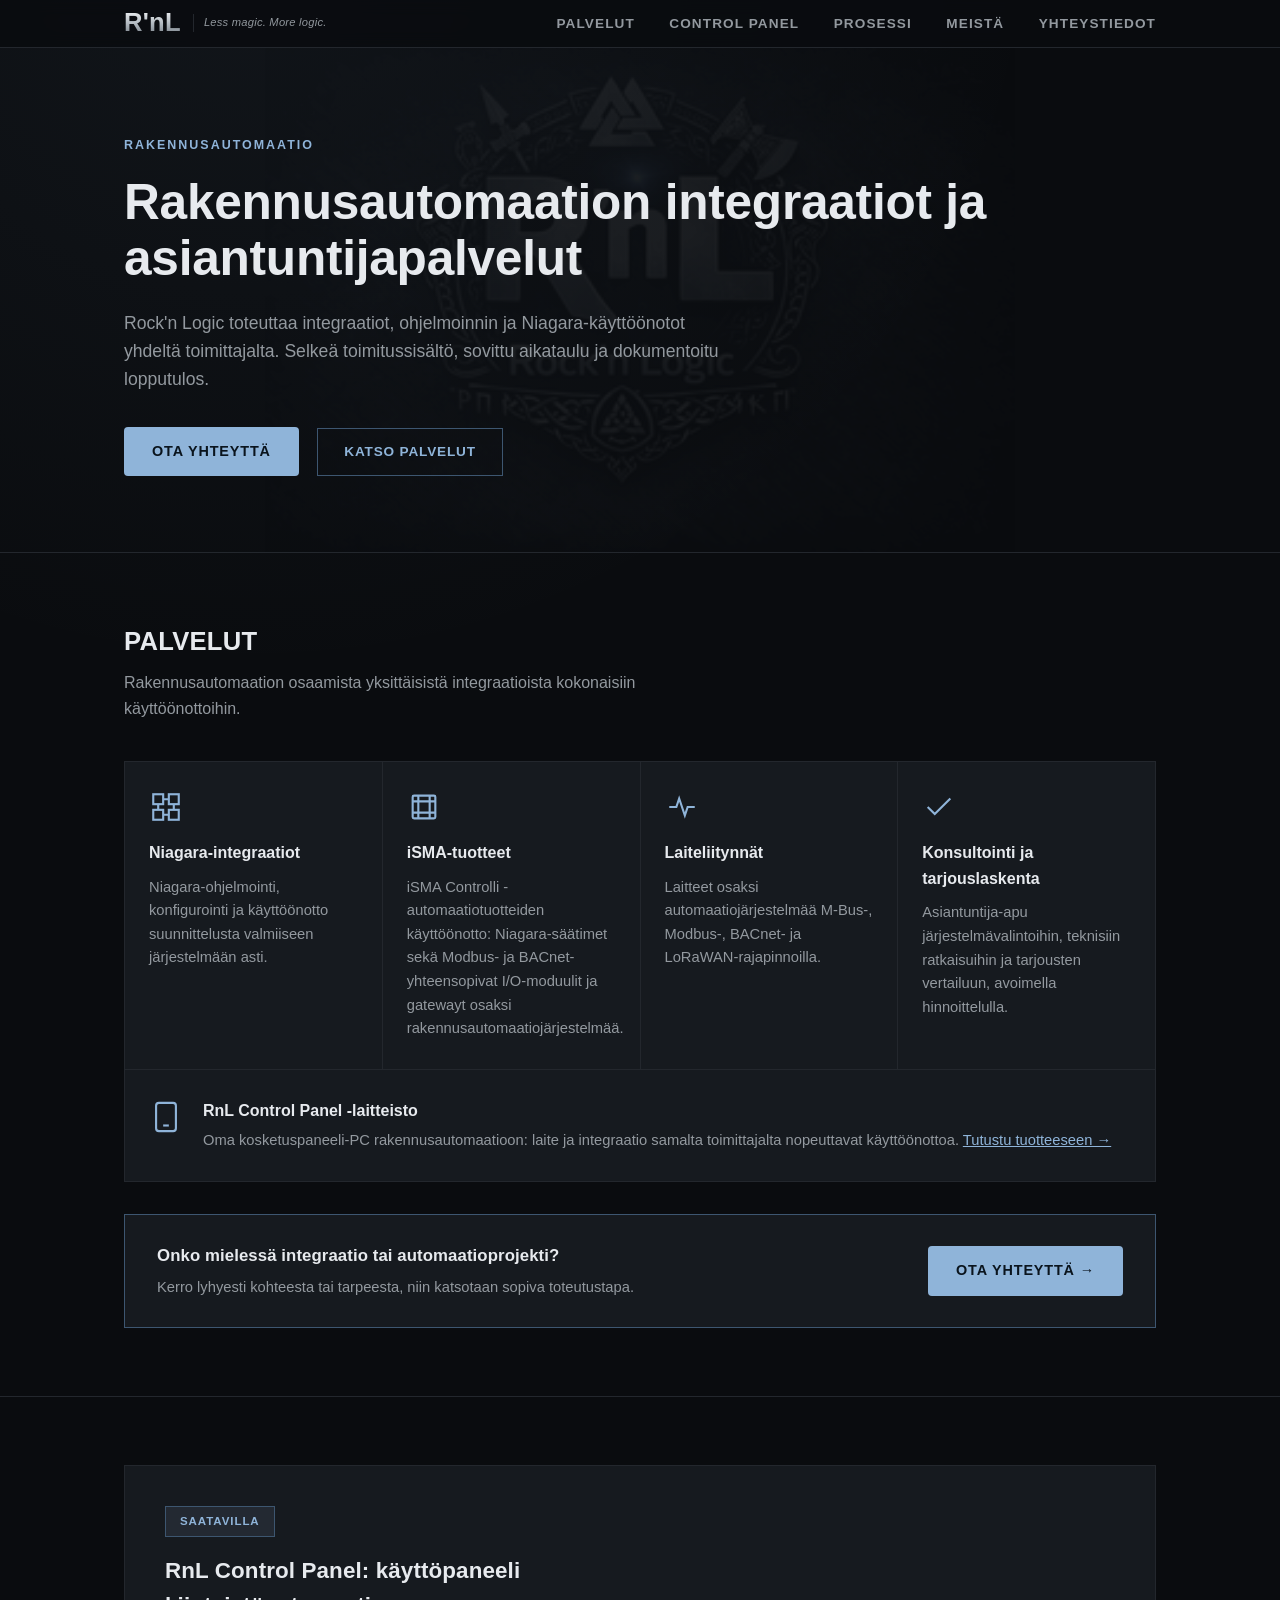
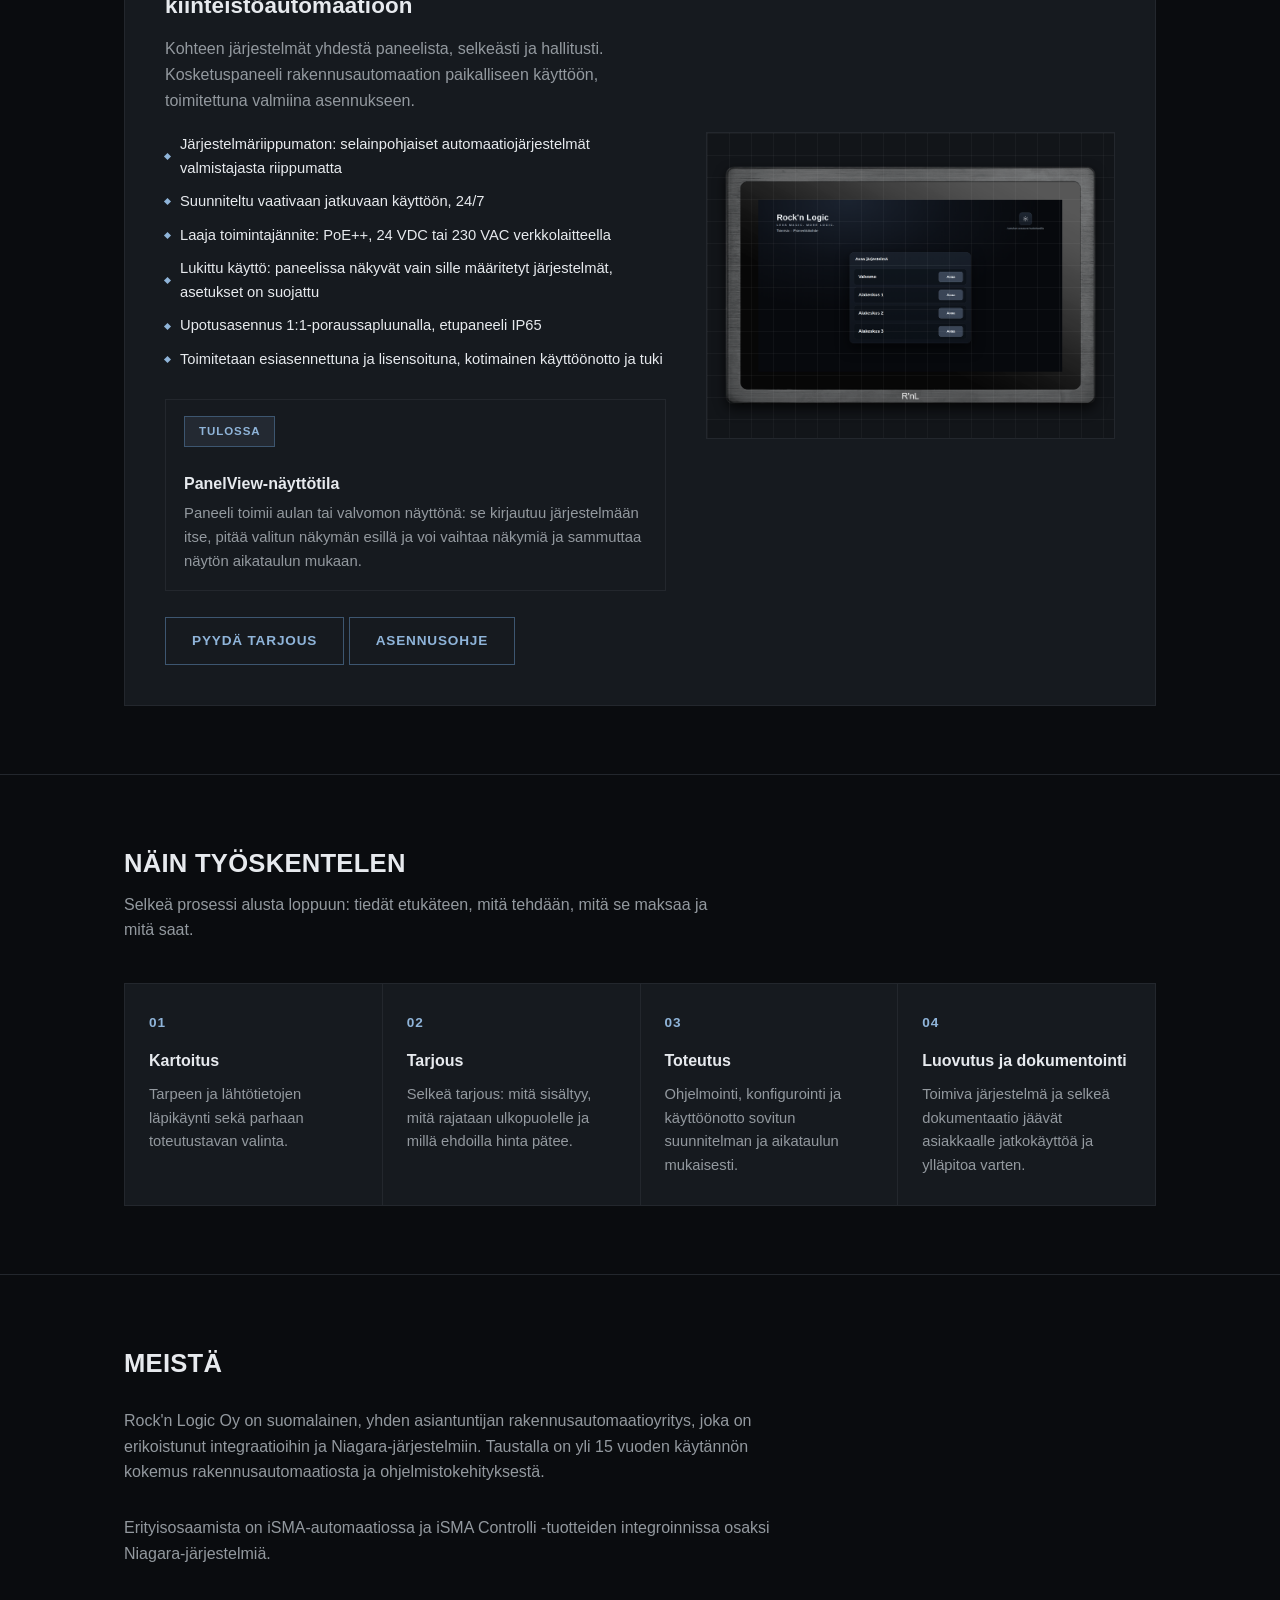
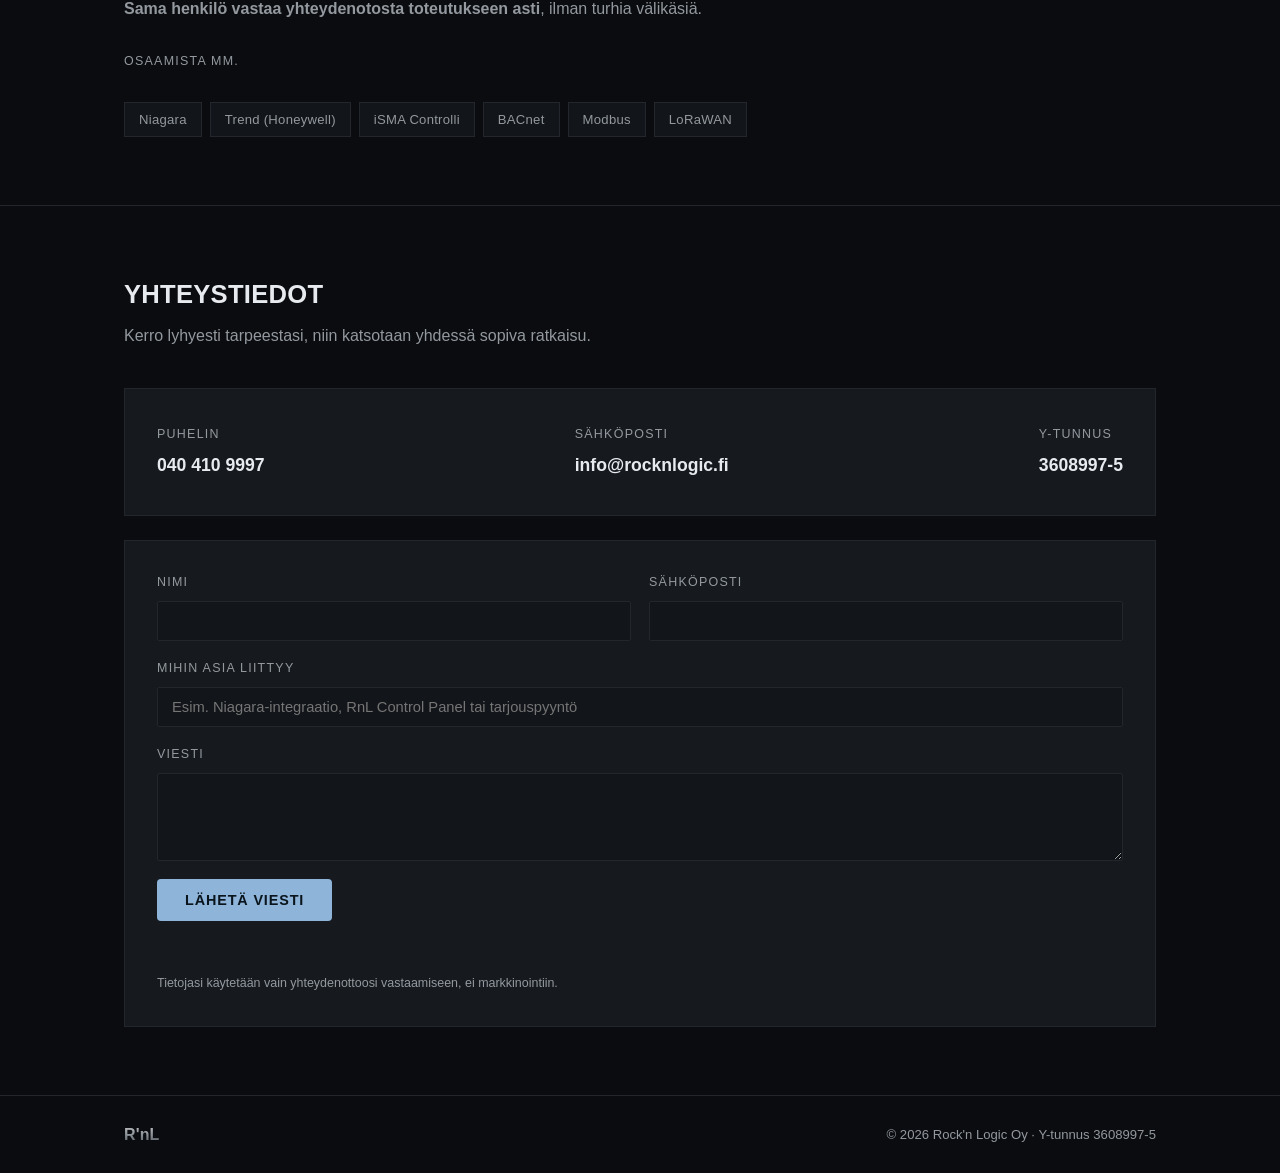
==== index.html @ 690031d1 "Control Panel: saatavilla, uudet ominaisuudet, PanelView tulossa, asennusohjesivu /kayttoonotto, tuo" ====
<!doctype html>
<html lang="fi">
<head>
<meta charset="utf-8">
<meta name="viewport" content="width=device-width, initial-scale=1">
<title>Rock'n Logic Oy | Rakennusautomaation integraatiot ja asiantuntijapalvelut</title>
<meta name="description" content="Rock'n Logic Oy tarjoaa rakennusautomaation integraatiot: iSMA Controlli -automaatiotuotteet, Niagara-ohjelmoinnin, asiantuntijakonsultoinnin sekä oman RnL Control Panel -kosketuspaneelituotteen.">
<link rel="canonical" href="https://rocknlogic.fi/">
<meta name="theme-color" content="#0a0c0f">

<meta property="og:type" content="website">
<meta property="og:site_name" content="Rock'n Logic Oy">
<meta property="og:locale" content="fi_FI">
<meta property="og:title" content="Rock'n Logic Oy | Rakennusautomaation integraatiot ja asiantuntijapalvelut">
<meta property="og:description" content="Rakennusautomaation integraatiot: iSMA Controlli -automaatiotuotteet, Niagara-ohjelmointi, asiantuntijakonsultointi sekä oma RnL Control Panel -kosketuspaneelituote.">
<meta property="og:url" content="https://rocknlogic.fi/">
<meta name="twitter:card" content="summary">
<meta name="twitter:title" content="Rock'n Logic Oy | Rakennusautomaation integraatiot ja asiantuntijapalvelut">
<meta name="twitter:description" content="Rakennusautomaation integraatiot: iSMA Controlli -automaatiotuotteet, Niagara-ohjelmointi, asiantuntijakonsultointi sekä oma RnL Control Panel -kosketuspaneelituote.">

<script type="application/ld+json">
{
  "@context": "https://schema.org",
  "@type": "Organization",
  "name": "Rock'n Logic Oy",
  "url": "https://rocknlogic.fi/",
  "email": "info@rocknlogic.fi",
  "telephone": "+358404109997",
  "taxID": "3608997-5",
  "vatID": "FI36089975",
  "description": "Rakennusautomaation integraatiot: iSMA Controlli -automaatiotuotteet, Niagara-ohjelmointi, asiantuntijakonsultointi sekä oma RnL Control Panel -kosketuspaneelituote.",
  "areaServed": "FI",
  "address": {
    "@type": "PostalAddress",
    "addressCountry": "FI"
  },
  "knowsAbout": ["Niagara", "Trend", "Honeywell", "iSMA", "BACnet", "Modbus", "LoRaWAN", "M-Bus", "Rakennusautomaatio"]
}
</script>

<link rel="icon" type="image/x-icon" href="[data-uri]">
<link rel="icon" type="image/png" sizes="32x32" href="[data-uri]">
<link rel="apple-touch-icon" sizes="180x180" href="[data-uri]">
<style>
  :root{
    --bg:#0a0c0f;
    --bg-alt:#121519;
    --card:#161a1f;
    --text:#e7eaee;
    --text-dim:#93999f;
    --accent:#8fb4d9;
    --accent-dim:#3d5670;
    --silver-1:#f2f4f6;
    --silver-2:#aeb6bd;
    --silver-3:#767e86;
    --border:#23272d;
    --maxw:1080px;
  }
  *{box-sizing:border-box;}
  html{scroll-behavior:smooth;}
  body{
    margin:0;
    background:
      radial-gradient(ellipse at 20% -10%, rgba(143,180,217,0.06), transparent 55%),
      var(--bg);
    background-attachment:fixed;
    color:var(--text);
    font-family:-apple-system,BlinkMacSystemFont,"Segoe UI",Roboto,Helvetica,Arial,sans-serif;
    line-height:1.6;
    -webkit-font-smoothing:antialiased;
    overflow-x:hidden;
  }
  a{color:var(--accent);}
  .wrap{max-width:var(--maxw);margin:0 auto;padding:0 24px;position:relative;}

  .metal{
    background:linear-gradient(180deg, var(--silver-1) 0%, var(--silver-2) 55%, var(--silver-3) 100%);
    -webkit-background-clip:text;background-clip:text;color:transparent;
  }

  header{
    position:sticky;top:0;z-index:10;
    background:rgba(10,12,15,0.88);
    backdrop-filter:blur(8px);
    border-bottom:1px solid transparent;
    transition:border-color .3s ease, box-shadow .3s ease;
  }
  header.scrolled{
    border-bottom-color:var(--border);
    box-shadow:0 8px 24px rgba(0,0,0,0.35);
  }
  header .wrap{
    display:flex;align-items:center;justify-content:space-between;
    padding-top:10px;padding-bottom:10px;
  }
  .logo{
    display:flex;align-items:center;gap:10px;text-decoration:none;flex-shrink:0;
  }
  .logo{transition:opacity .15s ease;}
  .logo:hover{opacity:0.85;}
  .logo-mark{
    font-size:1.6rem;font-weight:900;letter-spacing:0.01em;line-height:1;
    font-family:-apple-system,BlinkMacSystemFont,"Segoe UI",Roboto,Helvetica,Arial,sans-serif;
  }
  .tagline{
    color:var(--text-dim);font-size:0.7rem;font-style:italic;white-space:nowrap;
    letter-spacing:0.02em;padding-left:10px;margin-left:2px;
    border-left:1px solid var(--border);
  }
  .tagline-break{display:none;}
  @media (max-width:640px){
    .logo{flex-direction:column;align-items:flex-start;gap:1px;}
    .tagline{padding-left:0;margin-left:0;border-left:none;}
    .tagline-break{display:inline;}
  }
  nav a{
    position:relative;
    color:var(--text-dim);text-decoration:none;font-size:0.85rem;
    margin-left:30px;transition:color .15s;
    padding-bottom:4px;
    text-transform:uppercase;letter-spacing:0.08em;font-weight:600;
  }
  nav a::after{
    content:"";position:absolute;left:0;bottom:0;height:1px;width:0;
    background:var(--accent);transition:width .25s ease;
  }
  nav a:hover{color:var(--accent);}
  nav a:hover::after{width:100%;}

  .hero{padding:88px 0 76px;position:relative;overflow:hidden;}
  .hero-content{position:relative;z-index:1;}
  .hero-logo-bg{
    position:absolute;top:50%;left:50%;transform:translate(-50%,-50%);
    height:520px;width:auto;
    opacity:0.06;filter:grayscale(0.35);
    pointer-events:none;z-index:0;
  }
  @media (max-width:860px){
    .hero-logo-bg{height:320px;opacity:0.05;}
  }
  .eyebrow{
    color:var(--accent);text-transform:uppercase;letter-spacing:0.16em;
    font-size:0.78rem;font-weight:700;margin:0 0 18px;
    opacity:0;transform:translateY(14px);
    animation:fadeUp .7s ease forwards;
  }
  h1{
    font-size:clamp(2rem,4.5vw,3.1rem);
    line-height:1.14;margin:0 0 22px;font-weight:800;letter-spacing:-0.005em;
    opacity:0;transform:translateY(14px);
    animation:fadeUp .7s ease forwards;animation-delay:.1s;
  }
  .lede{
    font-size:1.1rem;color:var(--text-dim);max-width:620px;margin:0 0 34px;
    opacity:0;transform:translateY(14px);
    animation:fadeUp .7s ease forwards;animation-delay:.2s;
  }
  .hero .btn, .hero .btn-outline{
    opacity:0;transform:translateY(14px);
    animation:fadeUp .7s ease forwards;animation-delay:.3s;
  }
  .hero-secondary{margin-left:14px;}
  @media (max-width:520px){
    .hero-secondary{margin-left:0;margin-top:12px;}
  }
  @keyframes fadeUp{to{opacity:1;transform:translateY(0);}}
  .btn{
    display:inline-block;background:var(--accent);color:#0a141d;
    padding:13px 28px;border-radius:4px;text-decoration:none;
    font-weight:700;font-size:0.9rem;text-transform:uppercase;letter-spacing:0.06em;
    transition:transform .15s ease, background .15s ease, box-shadow .15s ease;
  }
  .btn:hover{background:#a9c7e6;transform:translateY(-2px);box-shadow:0 10px 24px rgba(143,180,217,0.2);}

  section{padding:68px 0;border-top:1px solid var(--border);}
  h2{
    font-size:1.6rem;margin:0 0 8px;font-weight:800;letter-spacing:0.01em;
    text-transform:uppercase;
  }
  .section-intro{color:var(--text-dim);margin:0 0 40px;max-width:600px;}

  .grid{
    display:grid;grid-template-columns:repeat(auto-fit,minmax(240px,1fr));
    gap:1px;background:var(--border);border:1px solid var(--border);
  }
  .card{
    background:var(--card);
    padding:28px 24px;
    transition:background .25s ease;
    position:relative;
  }
  .card:hover{background:#191d23;}
  .card h3{margin:0 0 10px;font-size:1rem;font-weight:700;color:var(--text);}
  .card p{margin:0;color:var(--text-dim);font-size:0.92rem;}
  .card-wide{grid-column:1/-1;display:flex;align-items:center;gap:20px;}
  .card-wide .icon{margin-bottom:0;flex:none;}
  .card-wide h3{margin:0 0 6px;}
  @media (max-width:560px){
    .card-wide{flex-direction:column;align-items:flex-start;}
  }
  .card .icon{
    width:34px;height:34px;margin-bottom:16px;
    color:var(--accent);
  }
  .card .icon svg{width:100%;height:100%;}
  .step-num{color:var(--accent);font-weight:800;font-size:0.85rem;letter-spacing:0.06em;margin-bottom:14px;}

  .reveal{
    opacity:0;transform:translateY(28px);
    transition:opacity .6s ease, transform .6s ease;
  }
  .reveal.visible{opacity:1;transform:translateY(0);}

  .product{
    display:grid;grid-template-columns:1.1fr 0.9fr;gap:40px;align-items:center;
    background:var(--card);border:1px solid var(--border);
    padding:40px;
  }
  .badge{
    display:inline-block;background:rgba(143,180,217,0.1);color:var(--accent);
    border:1px solid var(--accent-dim);
    padding:5px 14px;font-size:0.72rem;font-weight:700;letter-spacing:0.08em;
    text-transform:uppercase;margin-bottom:16px;
  }
  .product h2{font-size:1.4rem;margin:0 0 12px;font-weight:800;letter-spacing:0.005em;text-transform:none;}
  .product p{color:var(--text-dim);margin:0 0 20px;max-width:480px;}
  .feature-list{list-style:none;margin:0 0 28px;padding:0;display:grid;gap:10px;}
  .feature-list li{
    display:flex;align-items:center;gap:10px;color:var(--text);font-size:0.92rem;
  }
  .feature-list li::before{
    content:"";width:5px;height:5px;background:var(--accent);flex:none;
    transform:rotate(45deg);
  }
  .btn-outline{
    display:inline-block;background:transparent;color:var(--accent);
    border:1px solid var(--accent-dim);padding:12px 26px;
    text-decoration:none;font-weight:700;font-size:0.85rem;
    text-transform:uppercase;letter-spacing:0.06em;
    transition:background .2s ease, transform .2s ease, border-color .2s ease;
  }
  .btn-outline:hover{background:rgba(143,180,217,0.08);transform:translateY(-2px);border-color:var(--accent);}
  .product-visual{
    aspect-ratio:4/3;
    background:var(--bg-alt);
    border:1px solid var(--border);
    display:flex;align-items:center;justify-content:center;
    position:relative;overflow:hidden;
  }
  .product-visual::before{
    content:"";position:absolute;inset:0;
    background-image:
      linear-gradient(rgba(255,255,255,0.035) 1px, transparent 1px),
      linear-gradient(90deg, rgba(255,255,255,0.035) 1px, transparent 1px);
    background-size:22px 22px;
  }
  .product-visual span{
    position:relative;color:var(--text-dim);font-size:0.78rem;letter-spacing:0.1em;
    text-transform:uppercase;border:1px solid var(--border);padding:6px 12px;background:var(--bg);
  }

  .inline-cta{
    display:flex;flex-wrap:wrap;gap:24px;align-items:center;justify-content:space-between;
    background:var(--card);border:1px solid var(--accent-dim);
    padding:28px 32px;margin-top:32px;
  }
  .inline-cta h3{margin:0 0 6px;font-size:1.05rem;font-weight:800;letter-spacing:0.005em;}
  .inline-cta p{margin:0;color:var(--text-dim);font-size:0.92rem;}
  .inline-cta .btn{flex:none;}
  @media (max-width:560px){
    .inline-cta{flex-direction:column;align-items:flex-start;}
  }

  .about{display:grid;grid-template-columns:1fr;gap:16px;}
  .about p{color:var(--text-dim);margin:0 0 14px;max-width:680px;}
  .tag-heading{color:var(--text-dim);font-size:0.78rem;text-transform:uppercase;letter-spacing:0.1em;margin:20px 0 10px;}
  .tag-row{display:flex;flex-wrap:wrap;gap:8px;margin-top:0;}
  .tag{
    background:var(--bg-alt);border:1px solid var(--border);color:var(--text-dim);
    padding:6px 14px;font-size:0.82rem;letter-spacing:0.02em;
  }

  .contact-card{
    background:var(--card);border:1px solid var(--border);
    padding:36px 32px;display:flex;flex-wrap:wrap;gap:32px;justify-content:space-between;align-items:center;
  }
  .contact-item .label{color:var(--text-dim);font-size:0.78rem;text-transform:uppercase;letter-spacing:0.1em;margin-bottom:6px;}
  .contact-item .value{font-size:1.1rem;font-weight:700;}
  .contact-item a{color:var(--text);text-decoration:none;}
  .contact-item a:hover{color:var(--accent);}

  .contact-form{
    background:var(--card);border:1px solid var(--border);
    padding:32px;margin-top:24px;display:grid;gap:18px;
  }
  .hp-field{position:absolute;left:-9999px;width:1px;height:1px;opacity:0;}
  .form-row{display:grid;grid-template-columns:1fr 1fr;gap:18px;}
  @media (max-width:560px){.form-row{grid-template-columns:1fr;}}
  .form-field{display:flex;flex-direction:column;gap:8px;}
  .form-field label{
    color:var(--text-dim);font-size:0.78rem;text-transform:uppercase;letter-spacing:0.1em;
  }
  .form-field input, .form-field select, .form-field textarea{
    background:var(--bg-alt);border:1px solid var(--border);color:var(--text);
    padding:11px 14px;font-size:0.92rem;font-family:inherit;border-radius:2px;
  }
  .form-field input:focus, .form-field select:focus, .form-field textarea:focus{
    outline:none;border-color:var(--accent);
  }
  .form-field textarea{resize:vertical;}
  .contact-form .btn{border:none;cursor:pointer;justify-self:start;}
  .form-status{margin:0;font-size:0.88rem;min-height:1.2em;}
  .form-status.ok{color:#8fd9a8;}
  .form-status.err{color:#d98f8f;}
  .form-privacy{margin:0;color:var(--text-dim);font-size:0.78rem;}

  footer{
    border-top:1px solid var(--border);padding:28px 0;color:var(--text-dim);font-size:0.82rem;
  }
  footer .wrap{display:flex;justify-content:space-between;align-items:center;flex-wrap:wrap;gap:8px;}
  .footer-mark{font-size:1rem;opacity:0.75;}

  @media (prefers-reduced-motion:reduce){
    *{animation:none !important;transition:none !important;}
    .reveal{opacity:1;transform:none;}
  }

  a:focus-visible, button:focus-visible, input:focus-visible, textarea:focus-visible{
    outline:2px solid var(--accent);outline-offset:3px;
  }

  .skip-link{
    position:absolute;left:12px;top:-60px;z-index:100;
    background:var(--accent);color:#0a141d;
    padding:10px 18px;font-weight:700;font-size:0.85rem;
    text-decoration:none;transition:top .2s ease;
    border-radius:4px;
  }
  .skip-link:focus{top:12px;}

  @media (max-width:720px){
    .product{grid-template-columns:1fr;padding:28px;}
  }
  @media (max-width:560px){
    nav a{margin-left:14px;font-size:0.72rem;}
    .contact-card{flex-direction:column;align-items:flex-start;}
    section{padding:52px 0;}
    .hero{padding:60px 0 48px;}
  }
</style>
<script defer src="https://cloud.umami.is/script.js" data-website-id="42bd64be-528b-48d9-8e58-5ce0d96f5cec"></script>
<script>
(function () {
  var rajat = [25, 50, 75, 100];
  var lahetetyt = {};

  function tarkista() {
    var korkeus = document.body.scrollHeight - window.innerHeight;
    if (korkeus <= 0) return;
    var osuus = Math.round((window.scrollY / korkeus) * 100);

    rajat.forEach(function (raja) {
      if (osuus >= raja && !lahetetyt[raja]) {
        lahetetyt[raja] = true;
        if (typeof umami !== 'undefined') {
          umami.track('vieritys', { syvyys: raja });
        }
      }
    });
  }

  var ajastin;
  window.addEventListener('scroll', function () {
    clearTimeout(ajastin);
    ajastin = setTimeout(tarkista, 200);
  }, { passive: true });
})();
</script>
<style>.tulossa{margin:6px 0 26px;padding:16px 18px;border:1px solid var(--border,#23272d);background:var(--card,#161a1f);}.tulossa h3{margin:8px 0 6px;font-size:1rem;}.tulossa p{margin:0;color:var(--text-dim,#93999f);font-size:.93rem;}.cp-kuva{width:100%;height:auto;display:block;}</style>
</head>
<body>

<a class="skip-link" href="#main-content">Siirry sisältöön</a>

<header>
  <div class="wrap">
    <a class="logo" href="#">
      <span class="logo-mark metal">R'nL</span>
      <span class="tagline">Less magic.<br class="tagline-break"> More logic.</span>
    </a>
    <nav aria-label="Päävalikko">
      <a href="#palvelut">Palvelut</a>
      <a href="#paneelipc" class="nav-cp">Control Panel</a>
      <a href="#prosessi" class="nav-prosessi">Prosessi</a>
      <a href="#meista" class="nav-meista">Meistä</a>
      <a href="#yhteystiedot">Yhteystiedot</a>
    </nav>
  </div>
</header>

<main id="main-content">
<section class="hero">
    <img class="hero-logo-bg" src="[data-uri]" alt="Rock'n Logic Oy">
  <div class="wrap">
    <div class="hero-content">
      <p class="eyebrow">Rakennusautomaatio</p>
      <h1>Rakennusautomaation integraatiot ja asiantuntijapalvelut</h1>
      <p class="lede">
        Rock'n Logic toteuttaa integraatiot, ohjelmoinnin ja Niagara-käyttöönotot yhdeltä
        toimittajalta. Selkeä toimitussisältö, sovittu aikataulu ja dokumentoitu lopputulos.
      </p>
      <a class="btn" href="#yhteystiedot" data-umami-event="ota-yhteytta" data-umami-event-sijainti="hero">Ota yhteyttä</a>
      <a class="btn-outline hero-secondary" href="#palvelut" data-umami-event="katso-palvelut" data-umami-event-sijainti="hero">Katso palvelut</a>
    </div>
  </div>
</section>

<section id="palvelut">
  <div class="wrap">
    <h2 class="reveal">Palvelut</h2>
    <p class="section-intro reveal">Rakennusautomaation osaamista yksittäisistä integraatioista kokonaisiin käyttöönottoihin.</p>
    <div class="grid">
      <div class="card reveal">
        <div class="icon"><svg viewBox="0 0 24 24" fill="none" stroke="currentColor" stroke-width="1.5"><rect x="3" y="3" width="7" height="7"/><rect x="14" y="3" width="7" height="7"/><rect x="3" y="14" width="7" height="7"/><rect x="14" y="14" width="7" height="7"/><path d="M10 6.5h4M6.5 10v4M17.5 10v4M10 17.5h4"/></svg></div>
        <h3>Niagara-integraatiot</h3>
        <p>Niagara-ohjelmointi, konfigurointi ja käyttöönotto suunnittelusta valmiiseen järjestelmään asti.</p>
      </div>
      <div class="card reveal" style="transition-delay:.08s">
        <div class="icon"><svg viewBox="0 0 24 24" fill="none" stroke="currentColor" stroke-width="1.5"><rect x="4" y="4" width="16" height="16" rx="1"/><path d="M8 4v16M16 4v16M4 8h16M4 16h16"/></svg></div>
        <h3>iSMA-tuotteet</h3>
        <p>iSMA Controlli -automaatiotuotteiden käyttöönotto: Niagara-säätimet sekä Modbus- ja BACnet-yhteensopivat I/O-moduulit ja gatewayt osaksi rakennusautomaatiojärjestelmää.</p>
      </div>
      <div class="card reveal" style="transition-delay:.16s">
        <div class="icon"><svg viewBox="0 0 24 24" fill="none" stroke="currentColor" stroke-width="1.5"><path d="M3 12h5l2-6 4 12 2-6h5"/></svg></div>
        <h3>Laiteliitynnät</h3>
        <p>Laitteet osaksi automaatiojärjestelmää M‑Bus-, Modbus-, BACnet- ja LoRaWAN-rajapinnoilla.</p>
      </div>
      <div class="card reveal" style="transition-delay:.24s">
        <div class="icon"><svg viewBox="0 0 24 24" fill="none" stroke="currentColor" stroke-width="1.5"><path d="M4 12l5 5L20 6"/></svg></div>
        <h3>Konsultointi ja tarjouslaskenta</h3>
        <p>Asiantuntija-apu järjestelmävalintoihin, teknisiin ratkaisuihin ja tarjousten vertailuun, avoimella hinnoittelulla.</p>
      </div>
      <div class="card card-wide reveal" style="transition-delay:.32s">
        <div class="icon"><svg viewBox="0 0 24 24" fill="none" stroke="currentColor" stroke-width="1.5"><rect x="5" y="2" width="14" height="20" rx="2"/><path d="M10 18h4"/></svg></div>
        <div>
          <h3>RnL Control Panel -laitteisto</h3>
          <p>Oma kosketuspaneeli-PC rakennusautomaatioon: laite ja integraatio samalta toimittajalta nopeuttavat käyttöönottoa. <a href="#paneelipc" data-umami-event="control-panel-kiinnostus" data-umami-event-sijainti="palvelut-kortti">Tutustu tuotteeseen →</a></p>
        </div>
      </div>
    </div>
    <div class="inline-cta reveal">
      <div>
        <h3>Onko mielessä integraatio tai automaatioprojekti?</h3>
        <p>Kerro lyhyesti kohteesta tai tarpeesta, niin katsotaan sopiva toteutustapa.</p>
      </div>
      <a class="btn" href="#yhteystiedot" data-umami-event="ota-yhteytta" data-umami-event-sijainti="palvelut-cta">Ota yhteyttä →</a>
    </div>
  </div>
</section>

<section id="paneelipc">
  <div class="wrap">
    <div class="product reveal">
      <div>
        <span class="badge">Saatavilla</span>
        <h2>RnL Control Panel: käyttöpaneeli kiinteistöautomaatioon</h2>
        <p>
          Kohteen järjestelmät yhdestä paneelista, selkeästi ja hallitusti. Kosketuspaneeli
          rakennusautomaation paikalliseen käyttöön, toimitettuna valmiina asennukseen.
        </p>
        <ul class="feature-list">
          <li>Järjestelmäriippumaton: selainpohjaiset automaatiojärjestelmät valmistajasta riippumatta</li><li>Suunniteltu vaativaan jatkuvaan käyttöön, 24/7</li><li>Laaja toimintajännite: PoE++, 24 VDC tai 230 VAC verkkolaitteella</li><li>Lukittu käyttö: paneelissa näkyvät vain sille määritetyt järjestelmät, asetukset on suojattu</li><li>Upotusasennus 1:1-poraussapluunalla, etupaneeli IP65</li><li>Toimitetaan esiasennettuna ja lisensoituna, kotimainen käyttöönotto ja tuki</li>
        </ul>
        <div class="tulossa"><span class="badge">Tulossa</span><h3>PanelView-näyttötila</h3><p>Paneeli toimii aulan tai valvomon näyttönä: se kirjautuu järjestelmään itse, pitää valitun näkymän esillä ja voi vaihtaa näkymiä ja sammuttaa näytön aikataulun mukaan.</p></div>
        <a class="btn-outline" href="#yhteystiedot" data-umami-event="control-panel-kiinnostus" data-umami-event-sijainti="tuote-osio">Pyydä tarjous</a>
        <a class="btn-outline" href="/kayttoonotto" data-umami-event="control-panel-ohje" data-umami-event-sijainti="tuote-osio">Asennusohje</a>
      </div>
      <div class="product-visual"><img class="cp-kuva" src="/rnl-control-panel.png" alt="RnL Control Panel -kosketuspaneeli" width="1000" height="675" loading="lazy"></div>
    </div>
  </div>
</section>

<section id="prosessi">
  <div class="wrap">
    <h2 class="reveal">Näin työskentelen</h2>
    <p class="section-intro reveal">Selkeä prosessi alusta loppuun: tiedät etukäteen, mitä tehdään, mitä se maksaa ja mitä saat.</p>
    <div class="grid">
      <div class="card reveal">
        <div class="step-num">01</div>
        <h3>Kartoitus</h3>
        <p>Tarpeen ja lähtötietojen läpikäynti sekä parhaan toteutustavan valinta.</p>
      </div>
      <div class="card reveal" style="transition-delay:.08s">
        <div class="step-num">02</div>
        <h3>Tarjous</h3>
        <p>Selkeä tarjous: mitä sisältyy, mitä rajataan ulkopuolelle ja millä ehdoilla hinta pätee.</p>
      </div>
      <div class="card reveal" style="transition-delay:.16s">
        <div class="step-num">03</div>
        <h3>Toteutus</h3>
        <p>Ohjelmointi, konfigurointi ja käyttöönotto sovitun suunnitelman ja aikataulun mukaisesti.</p>
      </div>
      <div class="card reveal" style="transition-delay:.24s">
        <div class="step-num">04</div>
        <h3>Luovutus ja dokumentointi</h3>
        <p>Toimiva järjestelmä ja selkeä dokumentaatio jäävät asiakkaalle jatkokäyttöä ja ylläpitoa varten.</p>
      </div>
    </div>
  </div>
</section>

<section id="meista">
  <div class="wrap about">
    <h2 class="reveal">Meistä</h2>
    <p class="reveal">
      Rock'n Logic Oy on suomalainen, yhden asiantuntijan rakennusautomaatioyritys, joka on
      erikoistunut integraatioihin ja Niagara-järjestelmiin. Taustalla on yli 15 vuoden
      käytännön kokemus rakennusautomaatiosta ja ohjelmistokehityksestä.
    </p>
    <p class="reveal">
      Erityisosaamista on iSMA-automaatiossa ja iSMA Controlli -tuotteiden integroinnissa
      osaksi Niagara-järjestelmiä.
    </p>
    <p class="reveal"><strong>Sama henkilö vastaa yhteydenotosta toteutukseen asti</strong>, ilman turhia välikäsiä.</p>
    <p class="tag-heading reveal">Osaamista mm.</p>
    <div class="tag-row reveal">
      <span class="tag">Niagara</span>
      <span class="tag">Trend (Honeywell)</span>
      <span class="tag">iSMA Controlli</span>
      <span class="tag">BACnet</span>
      <span class="tag">Modbus</span>
      <span class="tag">LoRaWAN</span>
    </div>
  </div>
</section>

<section id="yhteystiedot">
  <div class="wrap">
    <h2 class="reveal">Yhteystiedot</h2>
    <p class="section-intro reveal">Kerro lyhyesti tarpeestasi, niin katsotaan yhdessä sopiva ratkaisu.</p>
    <div class="contact-card reveal">
      <div class="contact-item">
        <div class="label">Puhelin</div>
        <div class="value"><a href="tel:+358404109997" data-umami-event="yhteydenotto" data-umami-event-tyyppi="puhelin">040 410 9997</a></div>
      </div>
      <div class="contact-item">
        <div class="label">Sähköposti</div>
        <div class="value"><a href="mailto:info@rocknlogic.fi" data-umami-event="yhteydenotto" data-umami-event-tyyppi="sahkoposti">info@rocknlogic.fi</a></div>
      </div>
      <div class="contact-item">
        <div class="label">Y-tunnus</div>
        <div class="value">3608997-5</div>
      </div>
    </div>

    <form id="contact-form" class="contact-form reveal" action="https://formspree.io/f/xjykgkld" method="POST">
      <input type="text" name="_gotcha" class="hp-field" tabindex="-1" autocomplete="off">
      <div class="form-row">
        <div class="form-field">
          <label for="cf-name">Nimi</label>
          <input type="text" id="cf-name" name="name" required>
        </div>
        <div class="form-field">
          <label for="cf-email">Sähköposti</label>
          <input type="email" id="cf-email" name="email" required>
        </div>
      </div>
      <div class="form-field">
        <label for="cf-topic">Mihin asia liittyy</label>
        <input type="text" id="cf-topic" name="topic" placeholder="Esim. Niagara-integraatio, RnL Control Panel tai tarjouspyyntö">
      </div>
      <div class="form-field">
        <label for="cf-message">Viesti</label>
        <textarea id="cf-message" name="message" rows="4" required></textarea>
      </div>
      <button type="submit" class="btn">Lähetä viesti</button>
      <p class="form-status" aria-live="polite"></p>
      <p class="form-privacy">Tietojasi käytetään vain yhteydenottoosi vastaamiseen, ei markkinointiin.</p>
    </form>
  </div>
</section>
</main>

<footer>
  <div class="wrap">
    <span class="logo-mark metal footer-mark">R'nL</span>
    <span>© 2026 Rock'n Logic Oy · Y-tunnus 3608997-5</span>
  </div>
</footer>

<script>
  var header = document.querySelector('header');
  window.addEventListener('scroll', function(){
    header.classList.toggle('scrolled', window.scrollY > 8);
  }, { passive: true });

  var revealEls = document.querySelectorAll('.reveal');
  if ('IntersectionObserver' in window) {
    var io = new IntersectionObserver(function(entries){
      entries.forEach(function(entry){
        if (entry.isIntersecting) {
          entry.target.classList.add('visible');
          io.unobserve(entry.target);
        }
      });
    }, { threshold: 0.15, rootMargin: '0px 0px -40px 0px' });
    revealEls.forEach(function(el){ io.observe(el); });
  } else {
    revealEls.forEach(function(el){ el.classList.add('visible'); });
  }

  var contactForm = document.getElementById('contact-form');
  if (contactForm) {
    var statusEl = contactForm.querySelector('.form-status');
    contactForm.addEventListener('submit', function(e){
      e.preventDefault();
      var submitBtn = contactForm.querySelector('button[type="submit"]');
      submitBtn.disabled = true;
      statusEl.textContent = 'Lähetetään...';
      statusEl.className = 'form-status';

      fetch(contactForm.action, {
        method: 'POST',
        body: new FormData(contactForm),
        headers: { 'Accept': 'application/json' }
      }).then(function(response){
        if (response.ok) {
          statusEl.textContent = 'Kiitos viestistä! Vastaan mahdollisimman pian.';
          statusEl.className = 'form-status ok';
          contactForm.reset();
        } else {
          statusEl.textContent = 'Viestin lähetys epäonnistui. Kokeile hetken päästä uudelleen tai lähetä sähköpostia suoraan.';
          statusEl.className = 'form-status err';
        }
      }).catch(function(){
        statusEl.textContent = 'Viestin lähetys epäonnistui. Kokeile hetken päästä uudelleen tai lähetä sähköpostia suoraan.';
        statusEl.className = 'form-status err';
      }).finally(function(){
        submitBtn.disabled = false;
      });
    });
  }
</script>

</body>
</html>
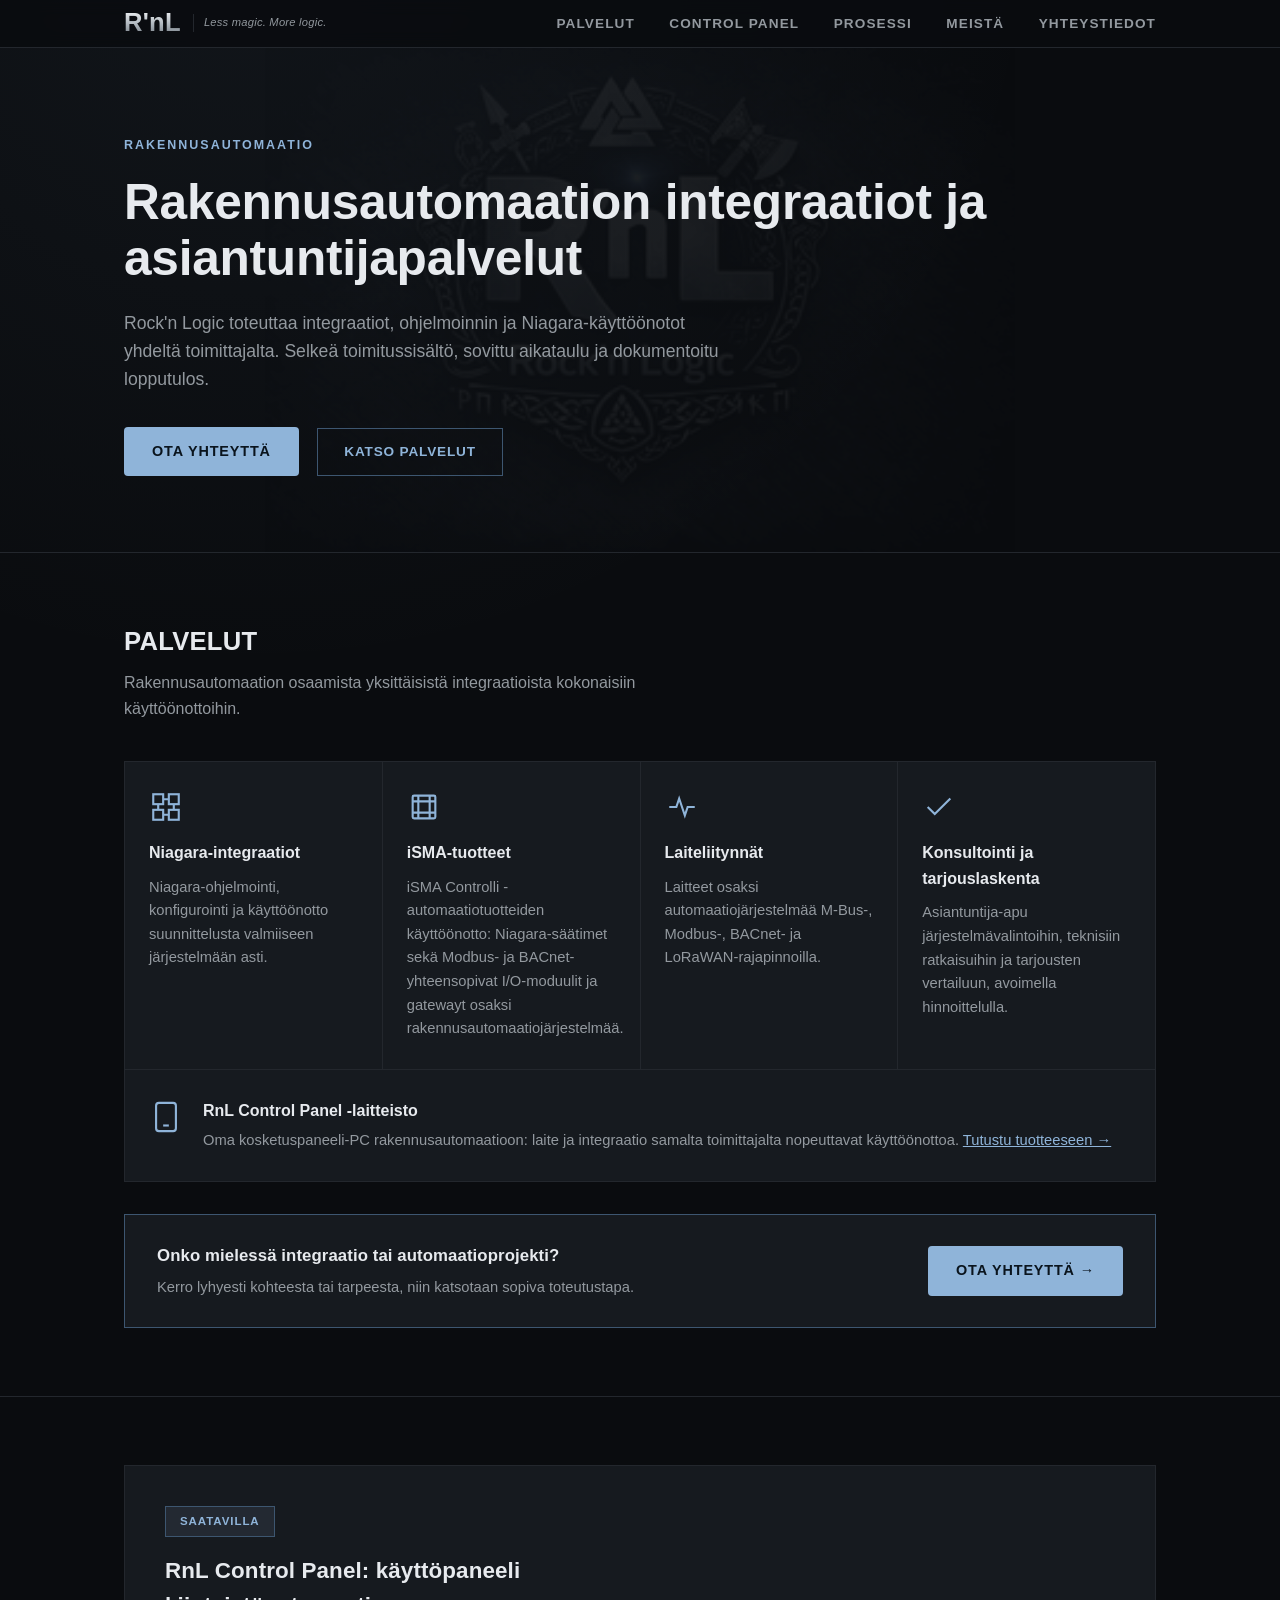
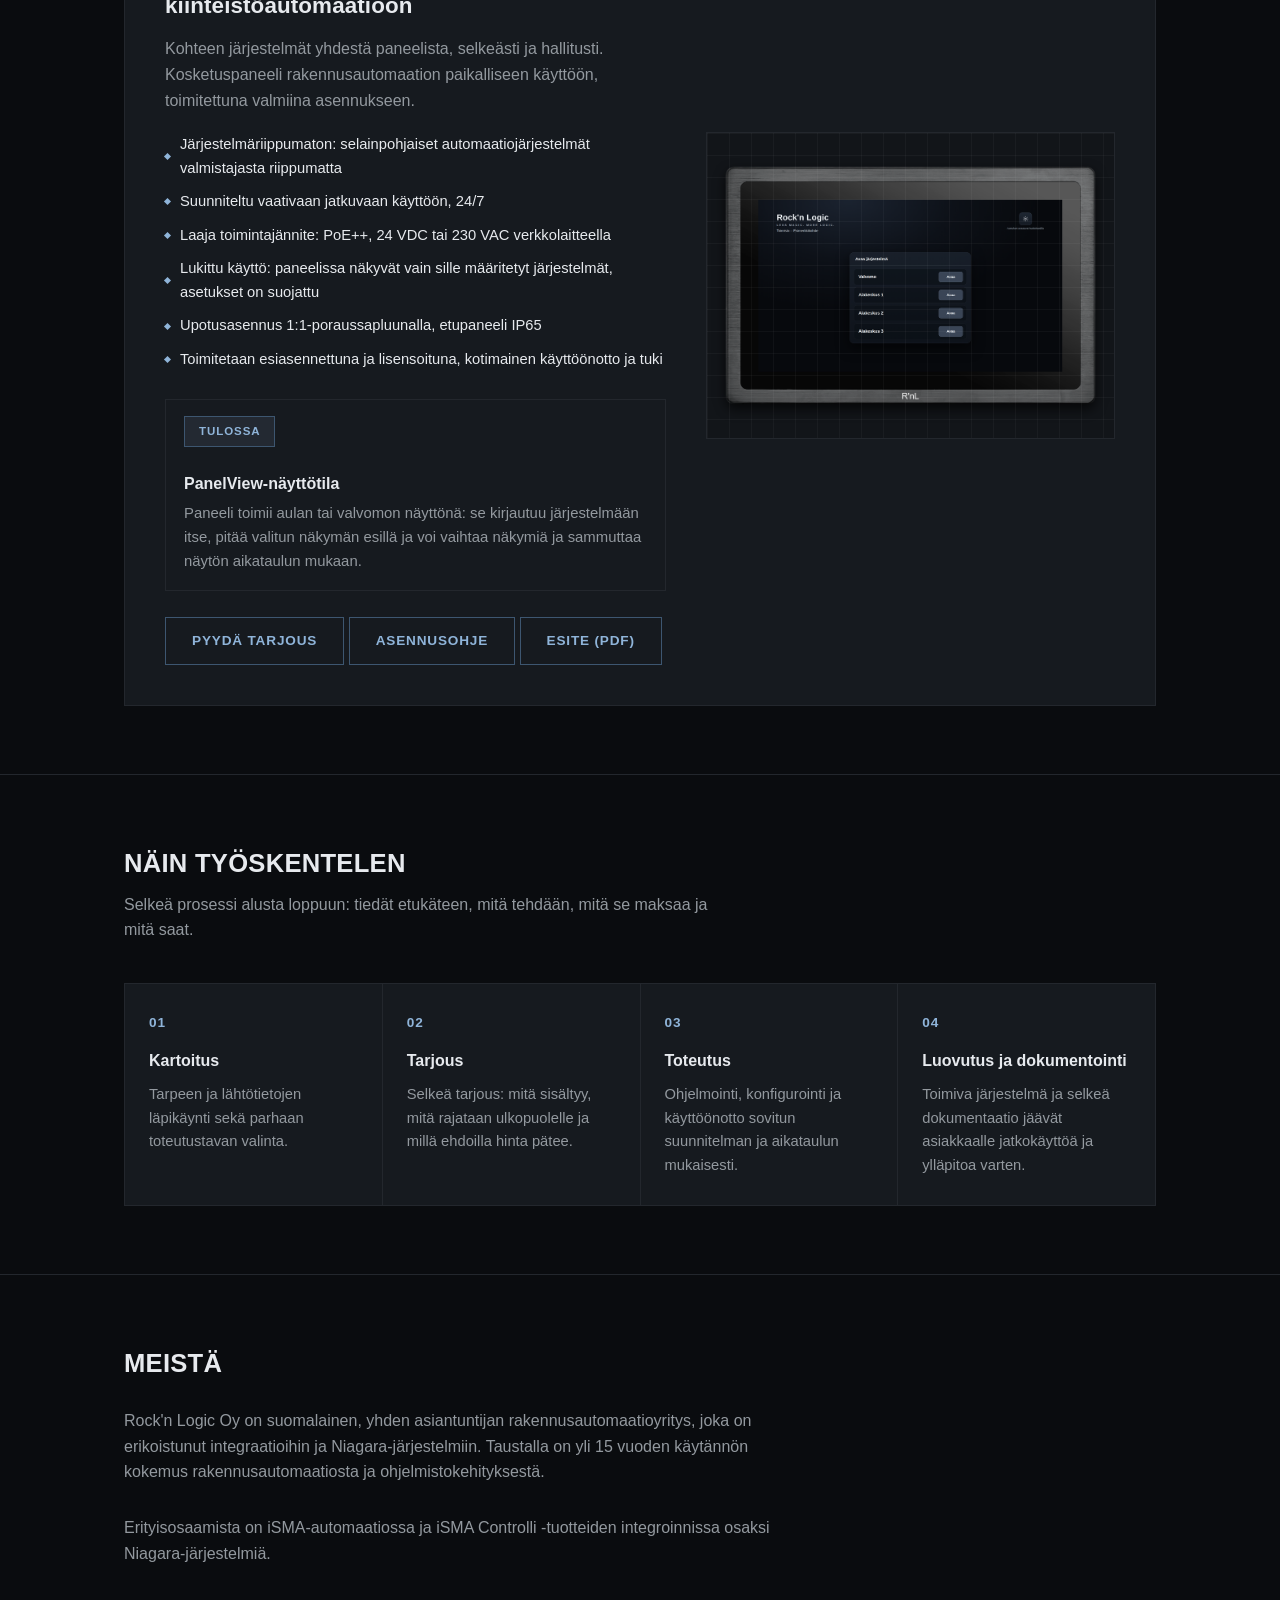
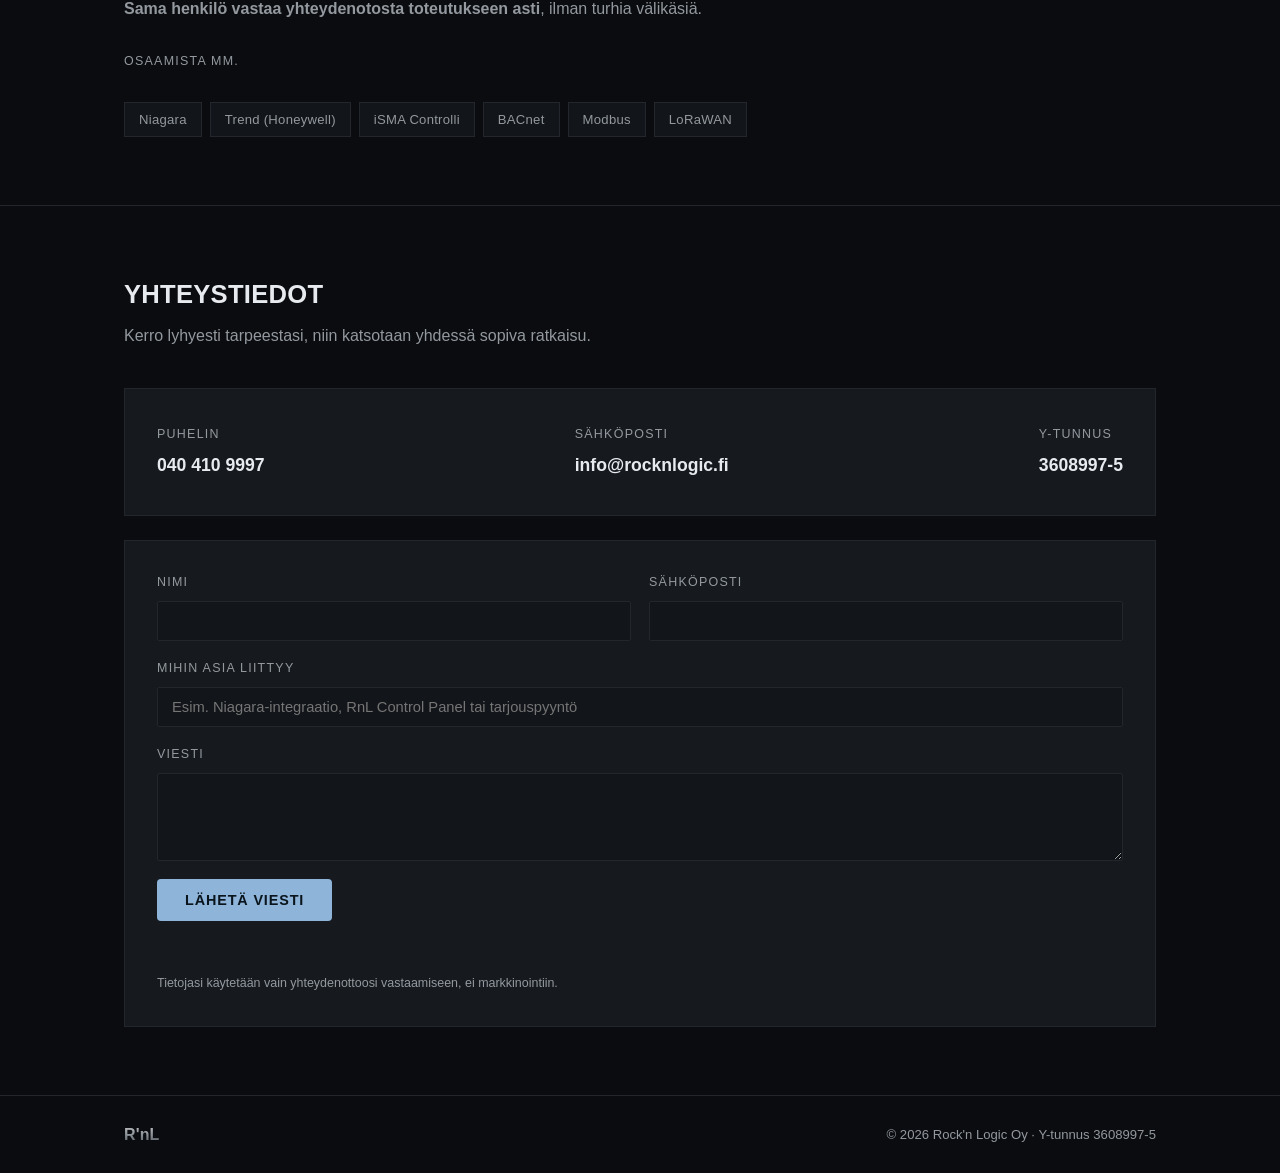
==== commit c4d95ea7: "Control Panelin esite (PDF) ladattavaksi etusivulta ja paneelisivulta Co-Authored-By: Claude Opus 5." ====
--- a/index.html
+++ b/index.html
@@ -473,7 +473,7 @@
         </ul>
         <div class="tulossa"><span class="badge">Tulossa</span><h3>PanelView-näyttötila</h3><p>Paneeli toimii aulan tai valvomon näyttönä: se kirjautuu järjestelmään itse, pitää valitun näkymän esillä ja voi vaihtaa näkymiä ja sammuttaa näytön aikataulun mukaan.</p></div>
         <a class="btn-outline" href="#yhteystiedot" data-umami-event="control-panel-kiinnostus" data-umami-event-sijainti="tuote-osio">Pyydä tarjous</a>
-        <a class="btn-outline" href="/kayttoonotto" data-umami-event="control-panel-ohje" data-umami-event-sijainti="tuote-osio">Asennusohje</a>
+        <a class="btn-outline" href="/kayttoonotto" data-umami-event="control-panel-ohje" data-umami-event-sijainti="tuote-osio">Asennusohje</a> <a class="btn-outline" href="/rnl-control-panel-esite.pdf" target="_blank" rel="noopener" data-umami-event="control-panel-esite" data-umami-event-sijainti="tuote-osio">Esite (PDF)</a>
       </div>
       <div class="product-visual"><img class="cp-kuva" src="/rnl-control-panel.png" alt="RnL Control Panel -kosketuspaneeli" width="1000" height="675" loading="lazy"></div>
     </div>
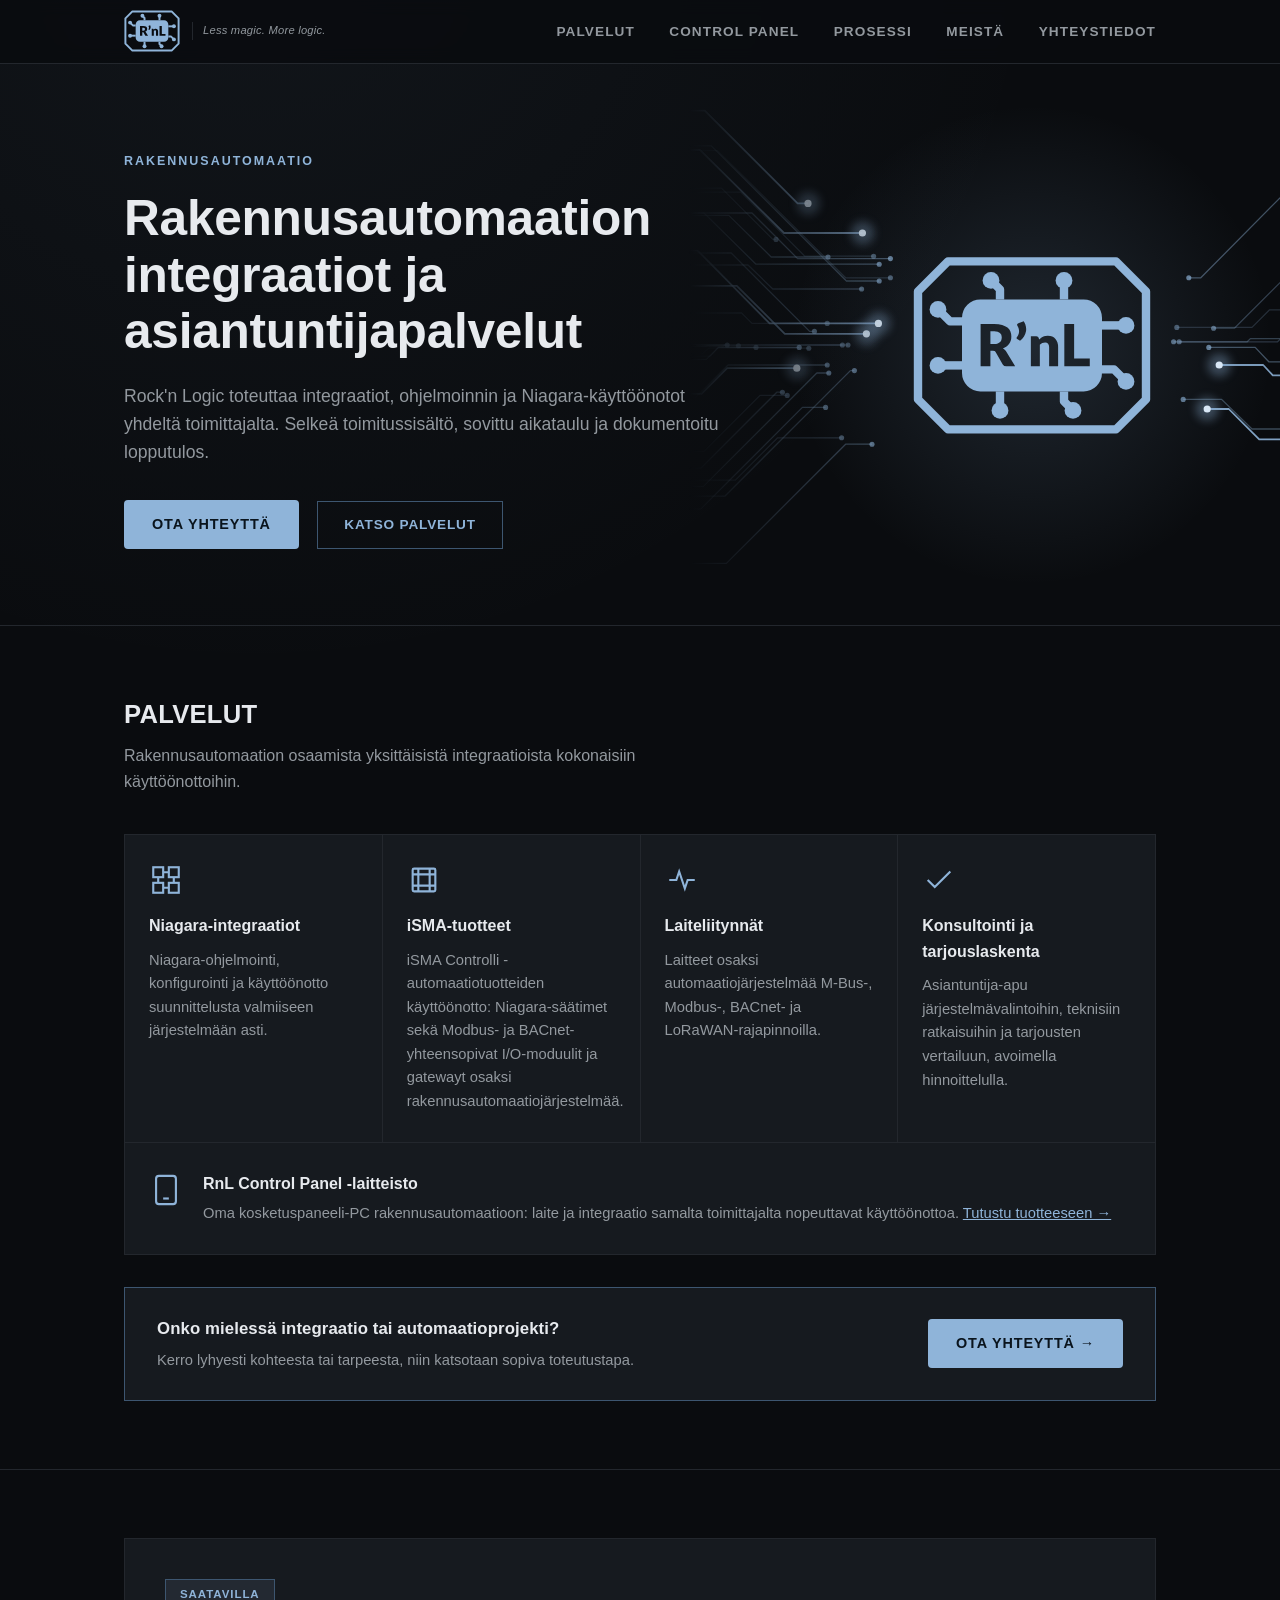
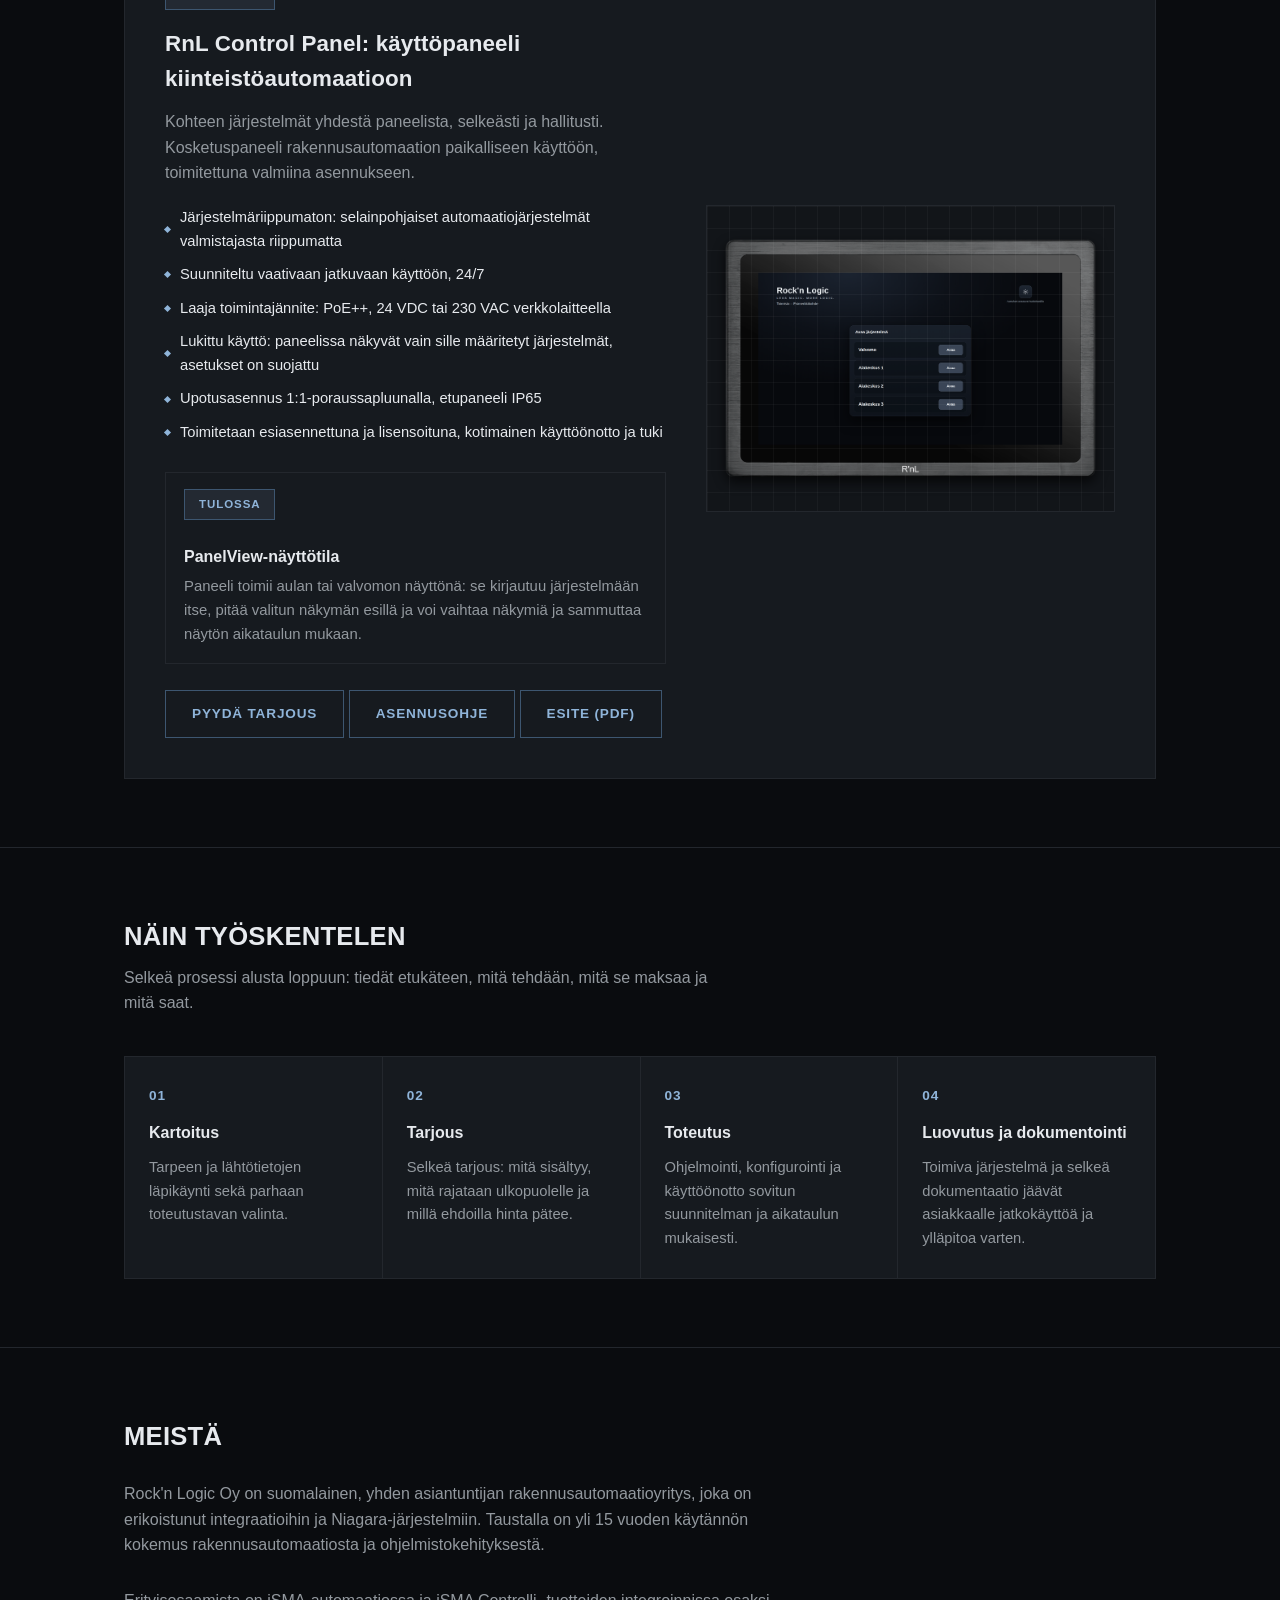
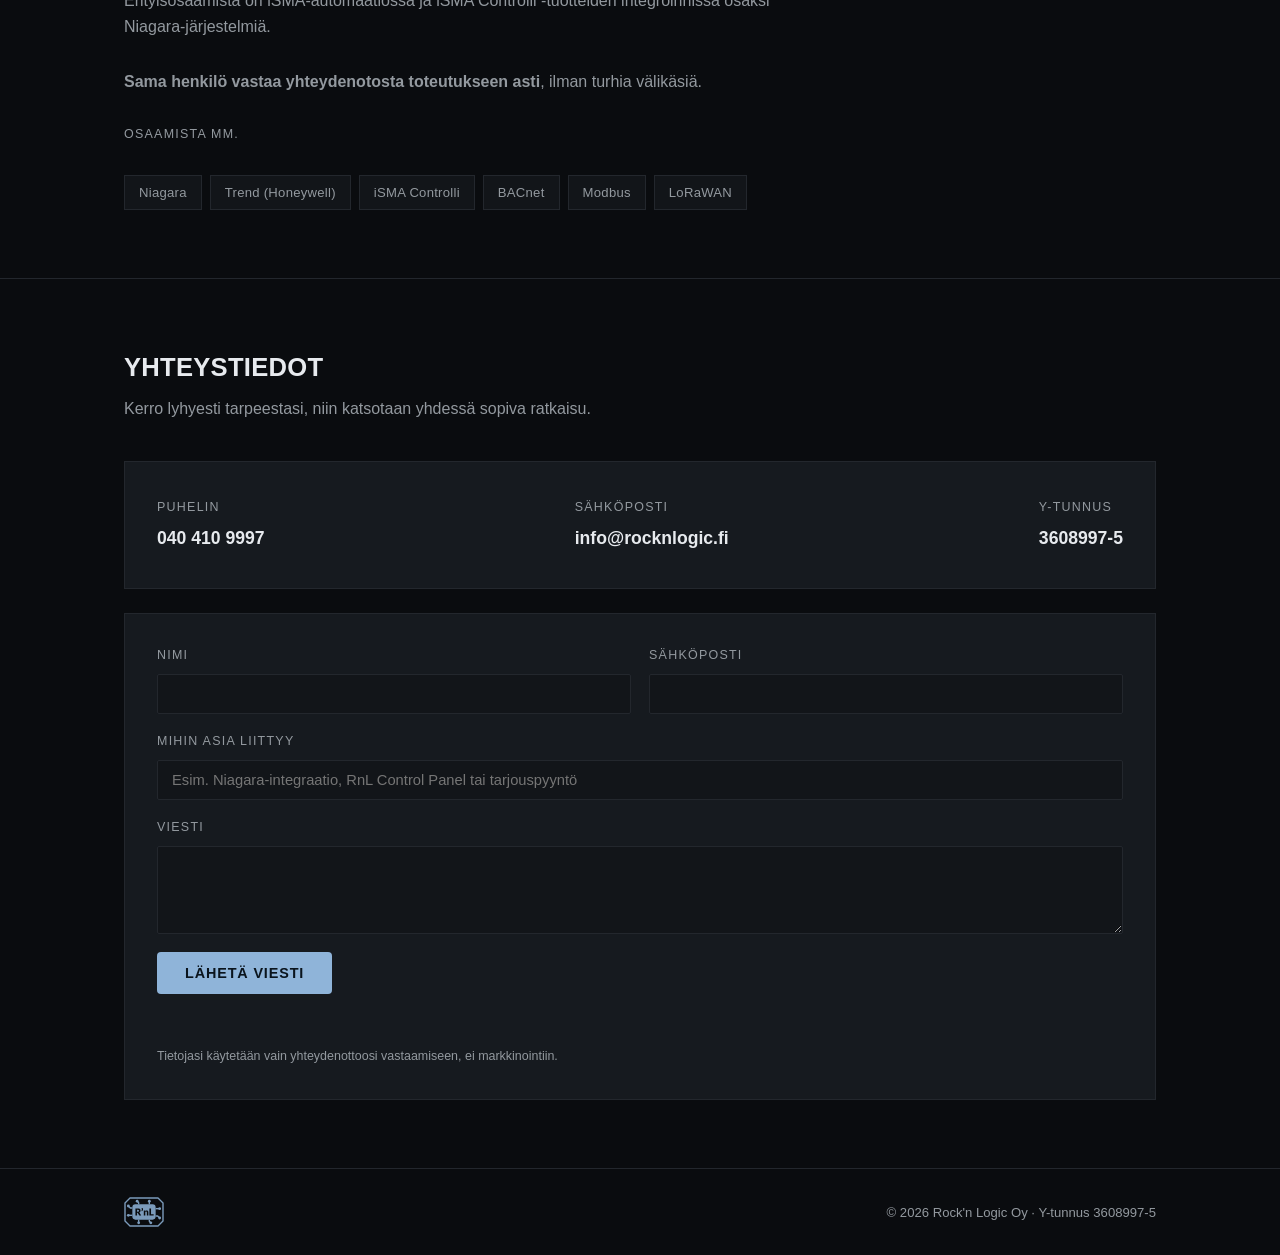
==== commit 1bbbaafe: "Brändiuudistus: uusi R'nL-logo (yläpalkki, alatunniste, favicon), etusivun hero johtimilla ja logoll" ====
--- a/index.html
+++ b/index.html
@@ -38,9 +38,10 @@
 }
 </script>
 
-<link rel="icon" type="image/x-icon" href="[data-uri]">
-<link rel="icon" type="image/png" sizes="32x32" href="[data-uri]">
-<link rel="apple-touch-icon" sizes="180x180" href="[data-uri]">
+<link rel="icon" href="/favicon.ico" sizes="any">
+<link rel="icon" type="image/svg+xml" href="/favicon.svg">
+<link rel="icon" type="image/png" sizes="48x48" href="/favicon-48.png">
+<link rel="apple-touch-icon" sizes="180x180" href="/apple-touch-icon.png">
 <style>
   :root{
     --bg:#0a0c0f;
@@ -347,6 +348,15 @@
     section{padding:52px 0;}
     .hero{padding:60px 0 48px;}
   }
+
+  /* Brändiuudistus 2026-11-15: R'nL-merkki ja johdinkuvio */
+  .logo-merkki{height:42px;width:auto;display:block;}
+  .footer-merkki{height:30px;opacity:.85;}
+  .hero-kuvio{position:absolute;inset:0;width:100%;height:100%;object-fit:cover;object-position:right center;
+    pointer-events:none;z-index:0;}
+  .hero-kuvio-kevyt{opacity:.5;}
+  .hero-content{max-width:640px;}
+  @media (max-width:860px){.hero-kuvio{opacity:.22;} .hero-kuvio:not(.hero-kuvio-kevyt){display:none;}}
 </style>
 <script defer src="https://cloud.umami.is/script.js" data-website-id="42bd64be-528b-48d9-8e58-5ce0d96f5cec"></script>
 <script>
@@ -385,7 +395,7 @@
 <header>
   <div class="wrap">
     <a class="logo" href="#">
-      <span class="logo-mark metal">R'nL</span>
+      <img class="logo-merkki" src="/rnl-merkki.svg" alt="R'nL" width="56" height="42">
       <span class="tagline">Less magic.<br class="tagline-break"> More logic.</span>
     </a>
     <nav aria-label="Päävalikko">
@@ -400,7 +410,7 @@
 
 <main id="main-content">
 <section class="hero">
-    <img class="hero-logo-bg" src="[data-uri]" alt="Rock'n Logic Oy">
+    <img class="hero-kuvio" src="/rnl-hero.svg" alt="" aria-hidden="true">
   <div class="wrap">
     <div class="hero-content">
       <p class="eyebrow">Rakennusautomaatio</p>
@@ -583,7 +593,7 @@
 
 <footer>
   <div class="wrap">
-    <span class="logo-mark metal footer-mark">R'nL</span>
+    <img class="logo-merkki footer-merkki" src="/rnl-merkki.svg" alt="R'nL" width="40" height="30">
     <span>© 2026 Rock'n Logic Oy · Y-tunnus 3608997-5</span>
   </div>
 </footer>
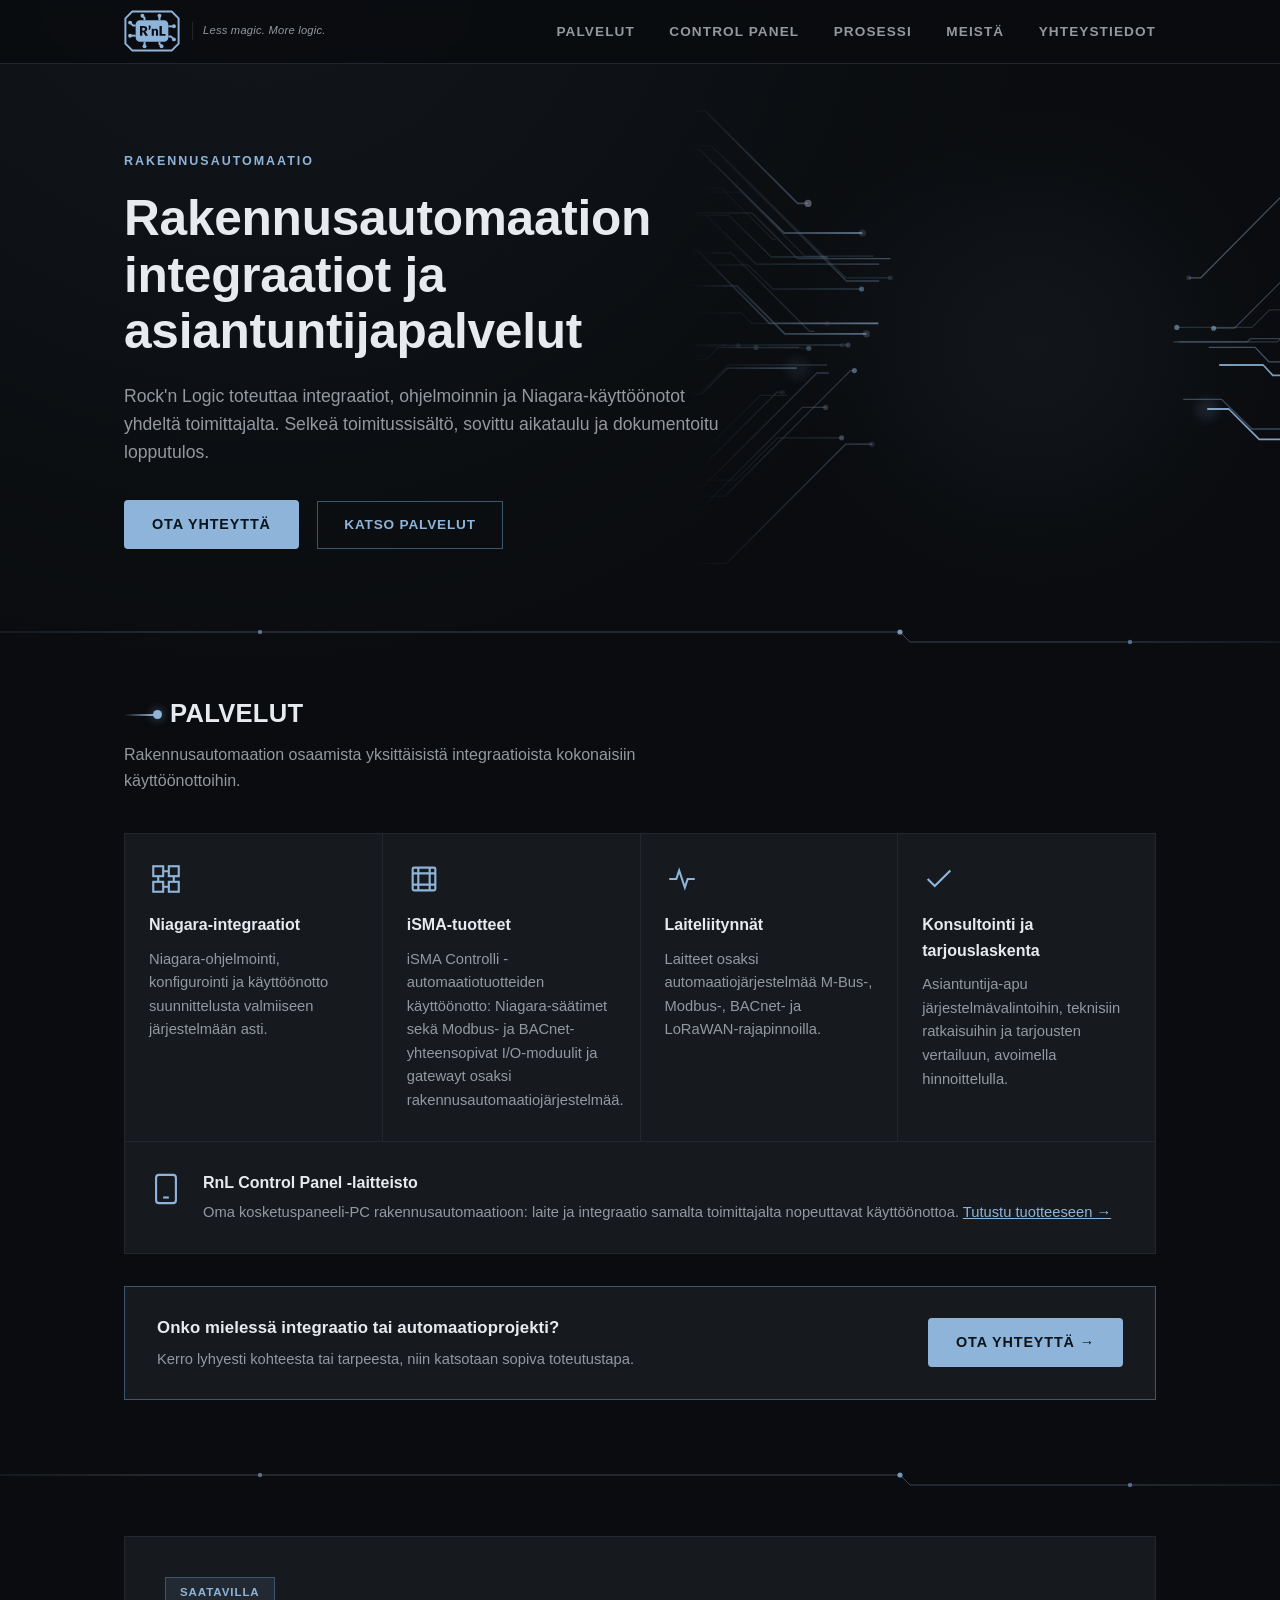
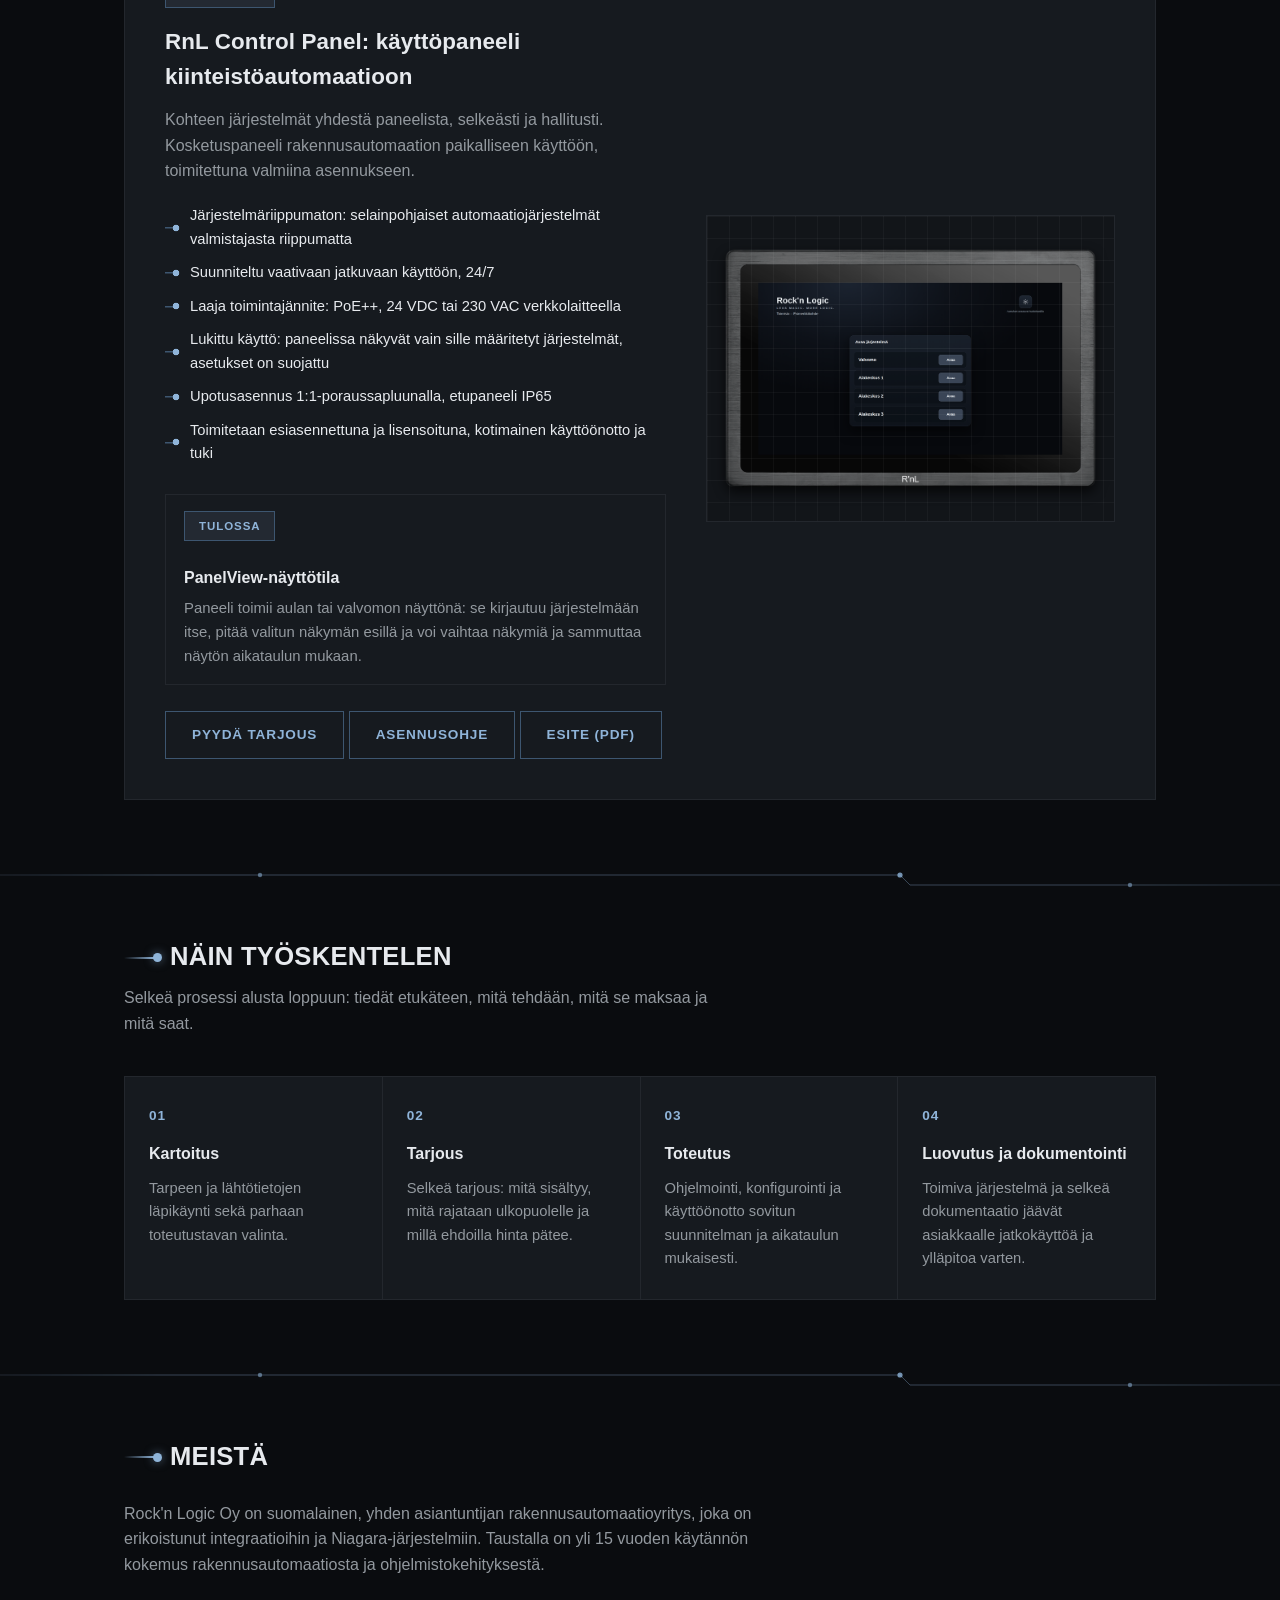
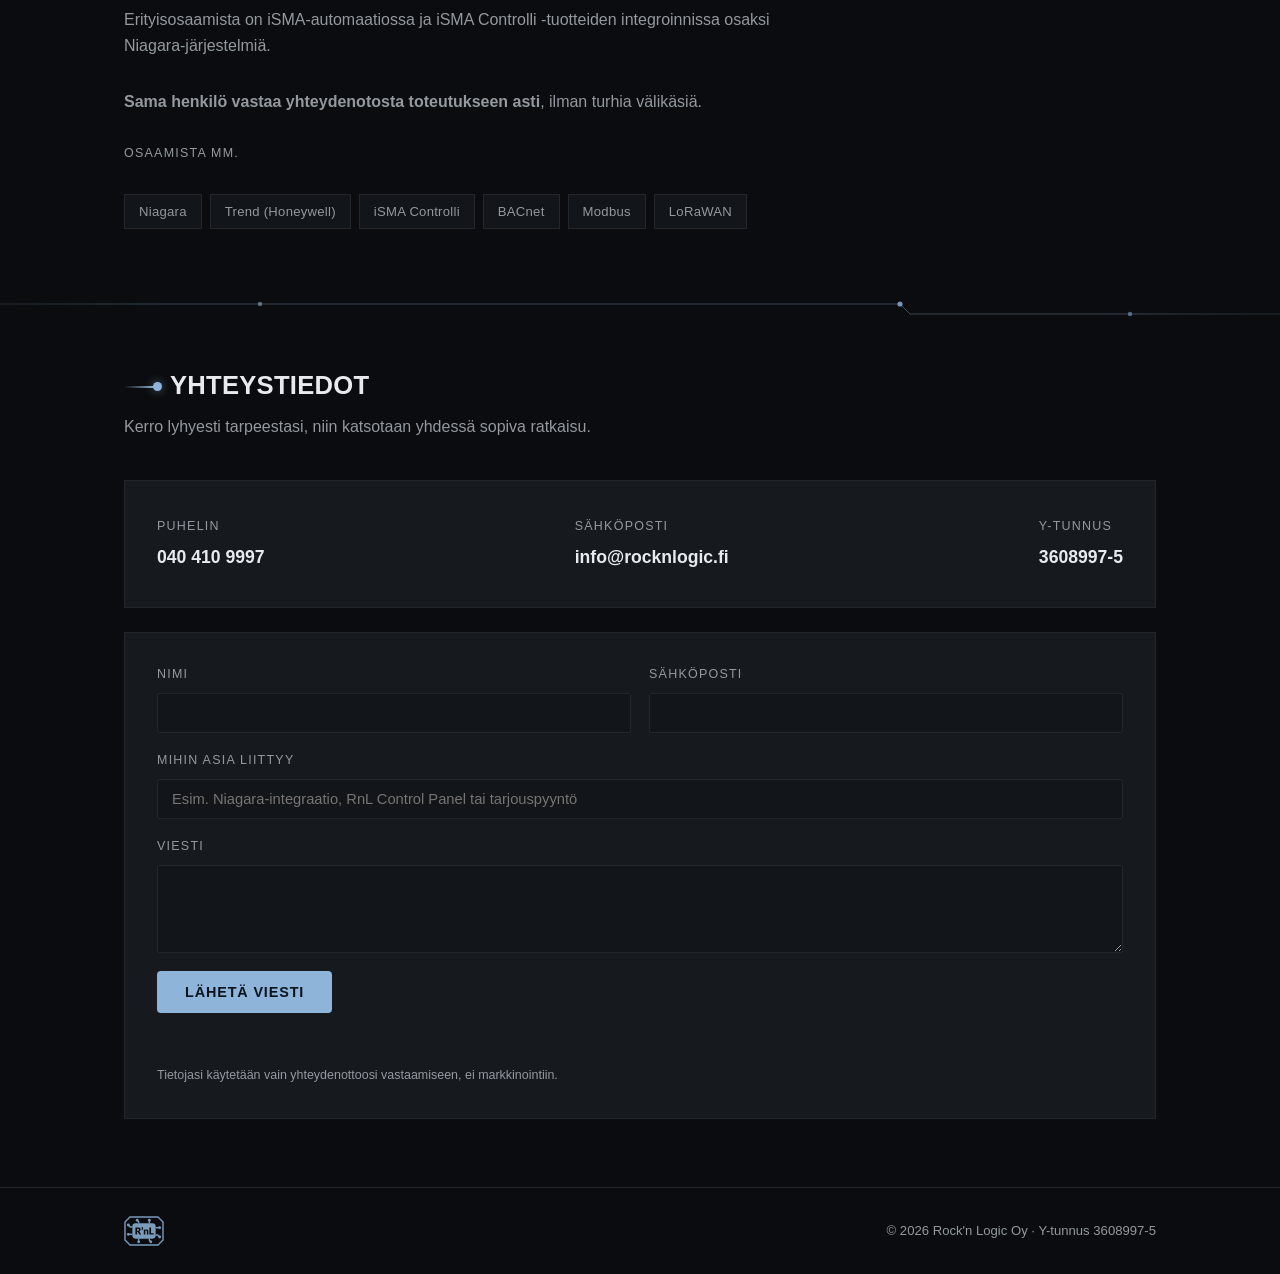
==== commit e0f52455: "Brändielementit selaillessa: osioiden johdinerottimet, otsikoiden solmut, korttien hover-johdin, lis" ====
--- a/index.html
+++ b/index.html
@@ -357,6 +357,24 @@
   .hero-kuvio-kevyt{opacity:.5;}
   .hero-content{max-width:640px;}
   @media (max-width:860px){.hero-kuvio{opacity:.22;} .hero-kuvio:not(.hero-kuvio-kevyt){display:none;}}
+
+  /* Brändielementit selaillessa (2026-11-15): logon muotokieli, johtimet ja solmut */
+  section:not(.hero){border-top:none;background:url(/rnl-erotin.svg) top center/1600px 24px no-repeat;}
+  section:not(.hero) > .wrap > h2{position:relative;padding-left:46px;}
+  section:not(.hero) > .wrap > h2::before{content:"";position:absolute;left:0;top:50%;width:31px;height:2px;
+    background:linear-gradient(90deg,transparent,var(--accent));}
+  section:not(.hero) > .wrap > h2::after{content:"";position:absolute;left:29px;top:50%;width:9px;height:9px;
+    margin-top:-3.5px;border-radius:50%;background:var(--accent);box-shadow:0 0 10px rgba(143,180,217,.55);}
+  .card::before{content:"";position:absolute;left:0;top:0;height:2px;width:0;background:var(--accent);
+    transition:width .35s ease;}
+  .card::after{content:"";position:absolute;left:52px;top:-3px;width:8px;height:8px;border-radius:50%;
+    background:var(--accent);box-shadow:0 0 12px rgba(143,180,217,.7);opacity:0;transition:opacity .2s ease .25s;}
+  .card:hover::before{width:56px;}
+  .card:hover::after{opacity:1;}
+  .feature-list li::before{width:15px;height:8px;transform:none;
+    background:radial-gradient(circle at 11px 50%,var(--accent) 0 3px,transparent 3.6px),
+      linear-gradient(var(--accent-dim),var(--accent-dim)) left center/9px 1.5px no-repeat;}
+  @media (prefers-reduced-motion:reduce){.card::before,.card::after{transition:none;}}
 </style>
 <script defer src="https://cloud.umami.is/script.js" data-website-id="42bd64be-528b-48d9-8e58-5ce0d96f5cec"></script>
 <script>
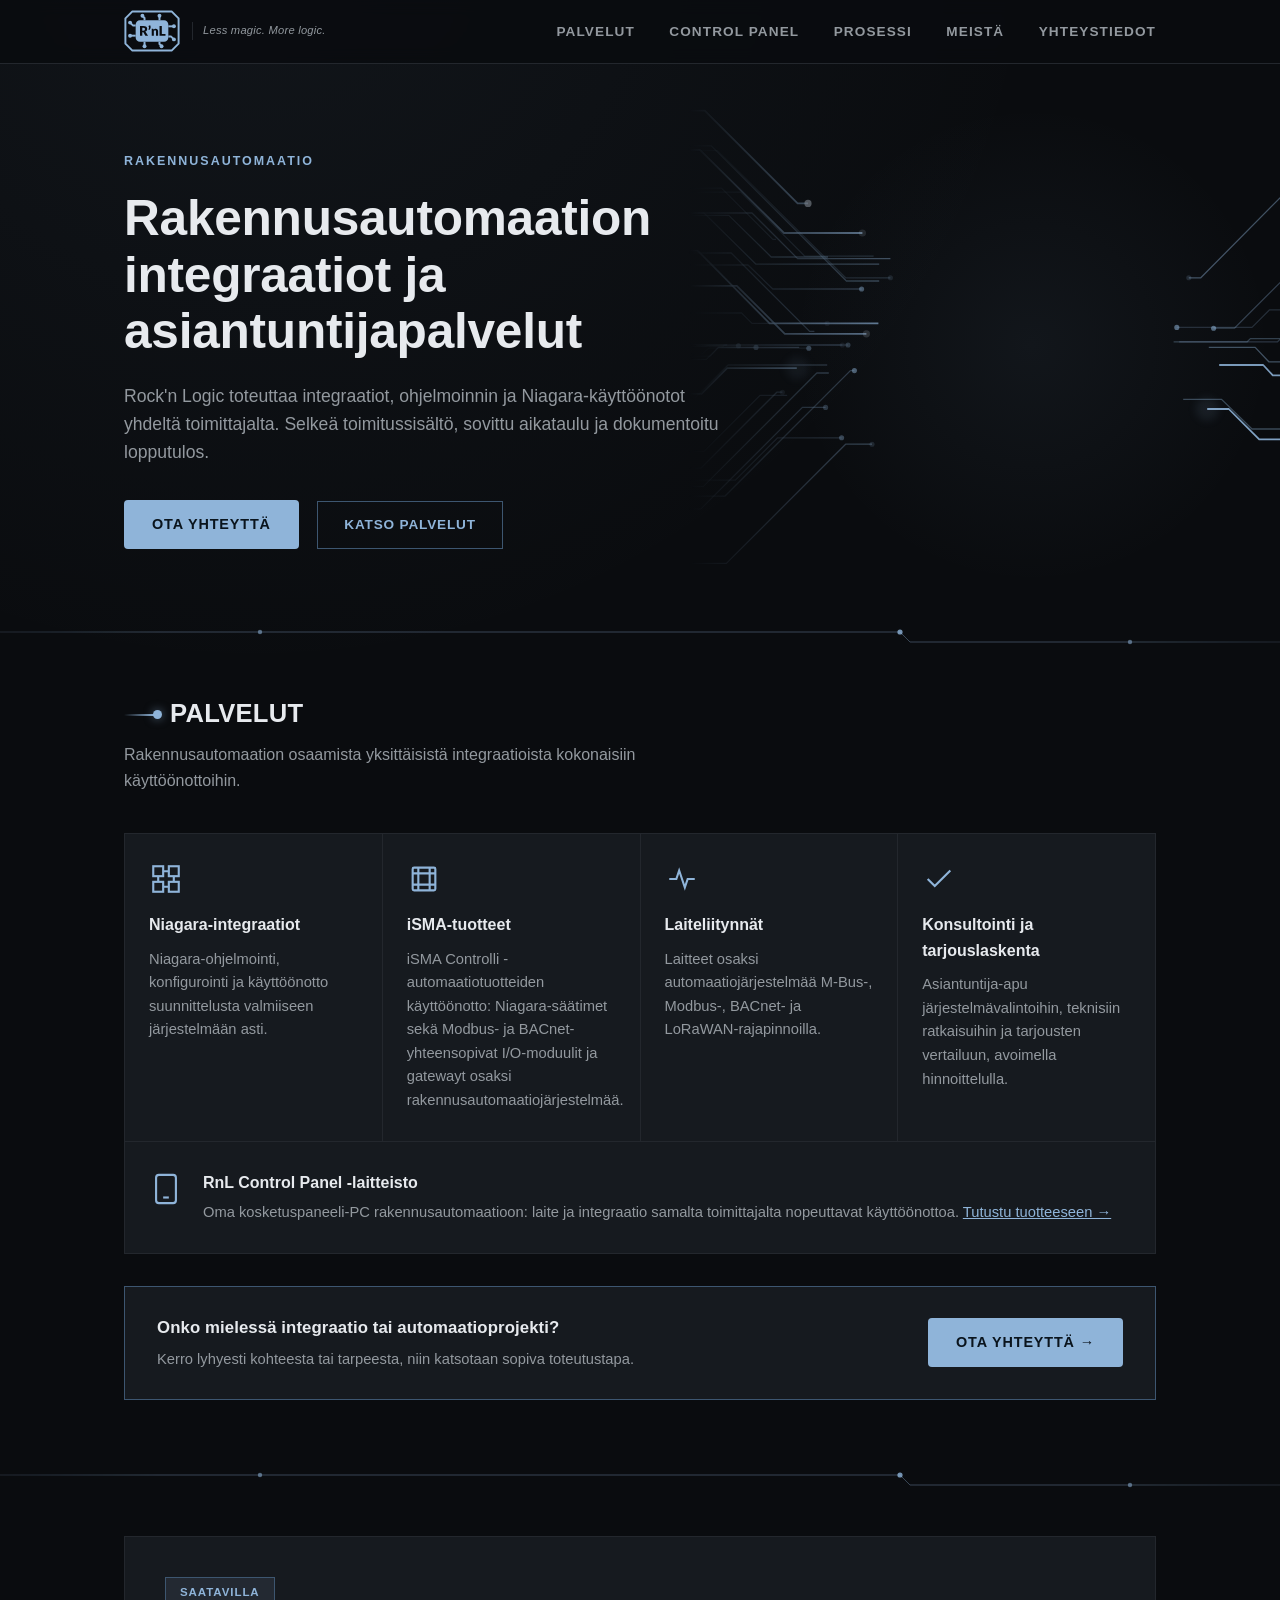
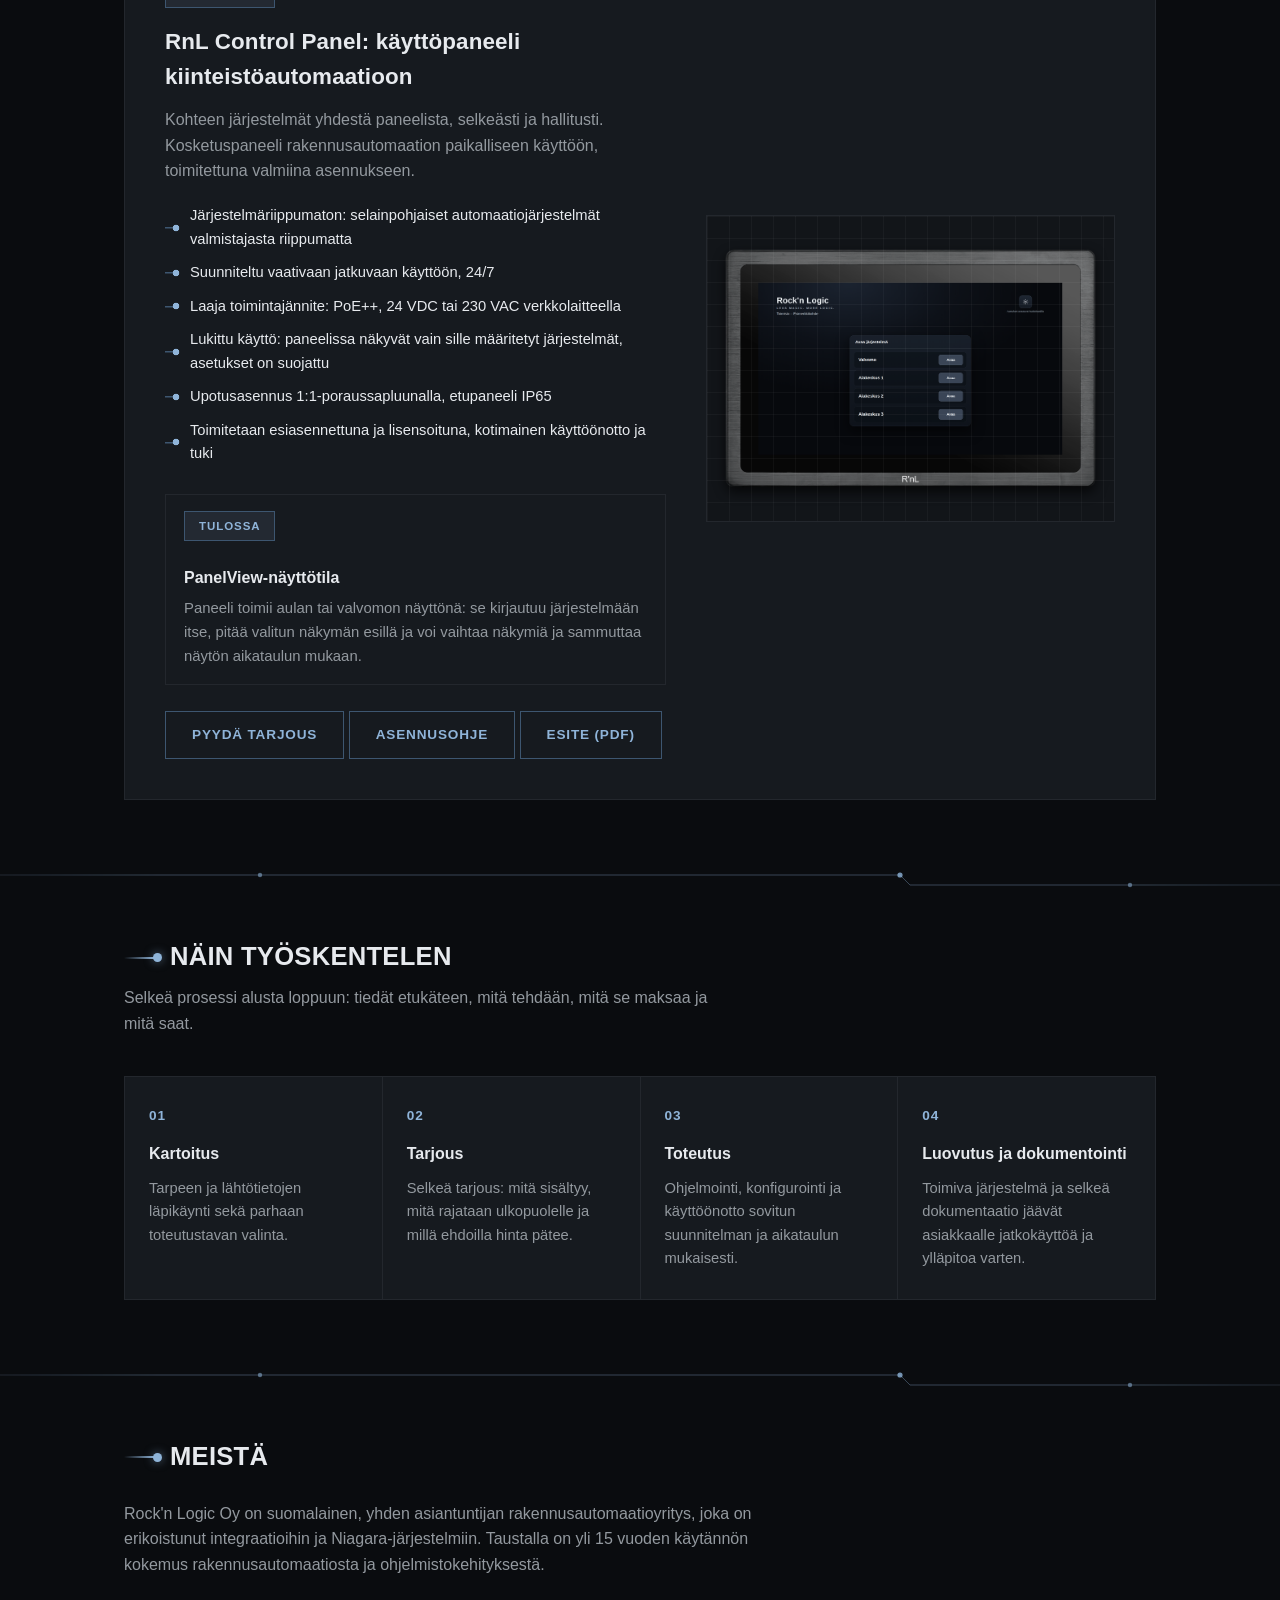
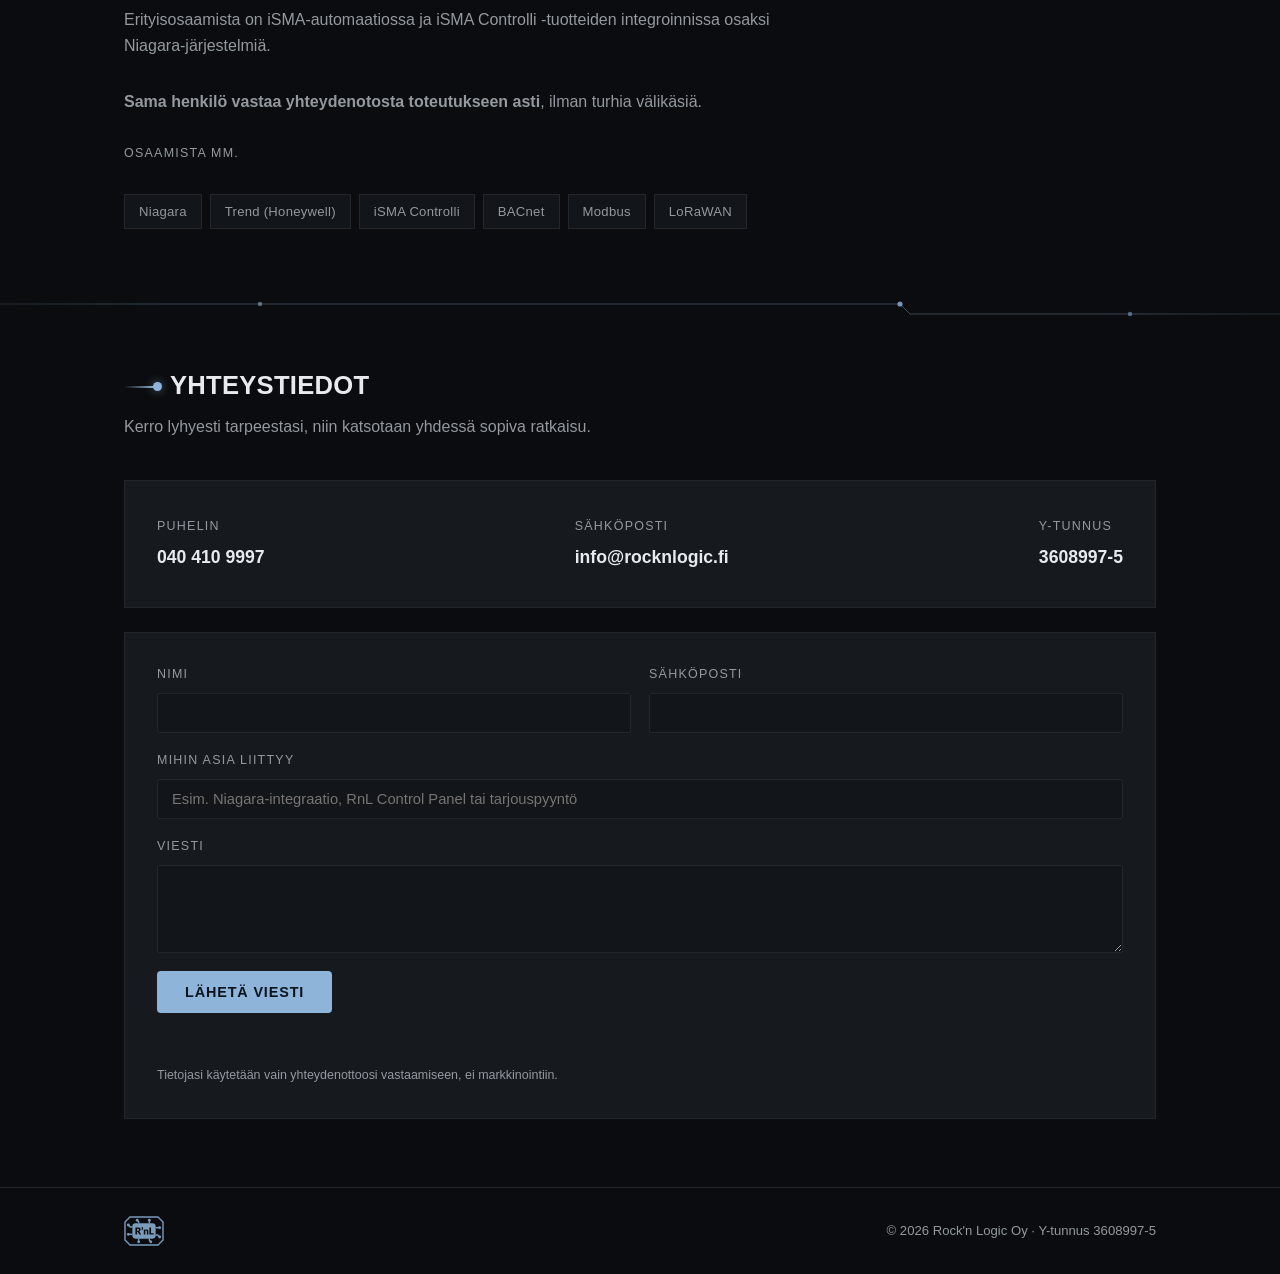
==== commit f06b4071: "Favicon koko uudesta merkistä (pelkkä lohko näytti vanhalta R'nL-tekstiltä), välimuistin ohitus ?v=2" ====
--- a/index.html
+++ b/index.html
@@ -38,10 +38,10 @@
 }
 </script>
 
-<link rel="icon" href="/favicon.ico" sizes="any">
-<link rel="icon" type="image/svg+xml" href="/favicon.svg">
-<link rel="icon" type="image/png" sizes="48x48" href="/favicon-48.png">
-<link rel="apple-touch-icon" sizes="180x180" href="/apple-touch-icon.png">
+<link rel="icon" href="/favicon.ico?v=2" sizes="any">
+<link rel="icon" type="image/svg+xml" href="/favicon.svg?v=2">
+<link rel="icon" type="image/png" sizes="48x48" href="/favicon-48.png?v=2">
+<link rel="apple-touch-icon" sizes="180x180" href="/apple-touch-icon.png?v=2">
 <style>
   :root{
     --bg:#0a0c0f;
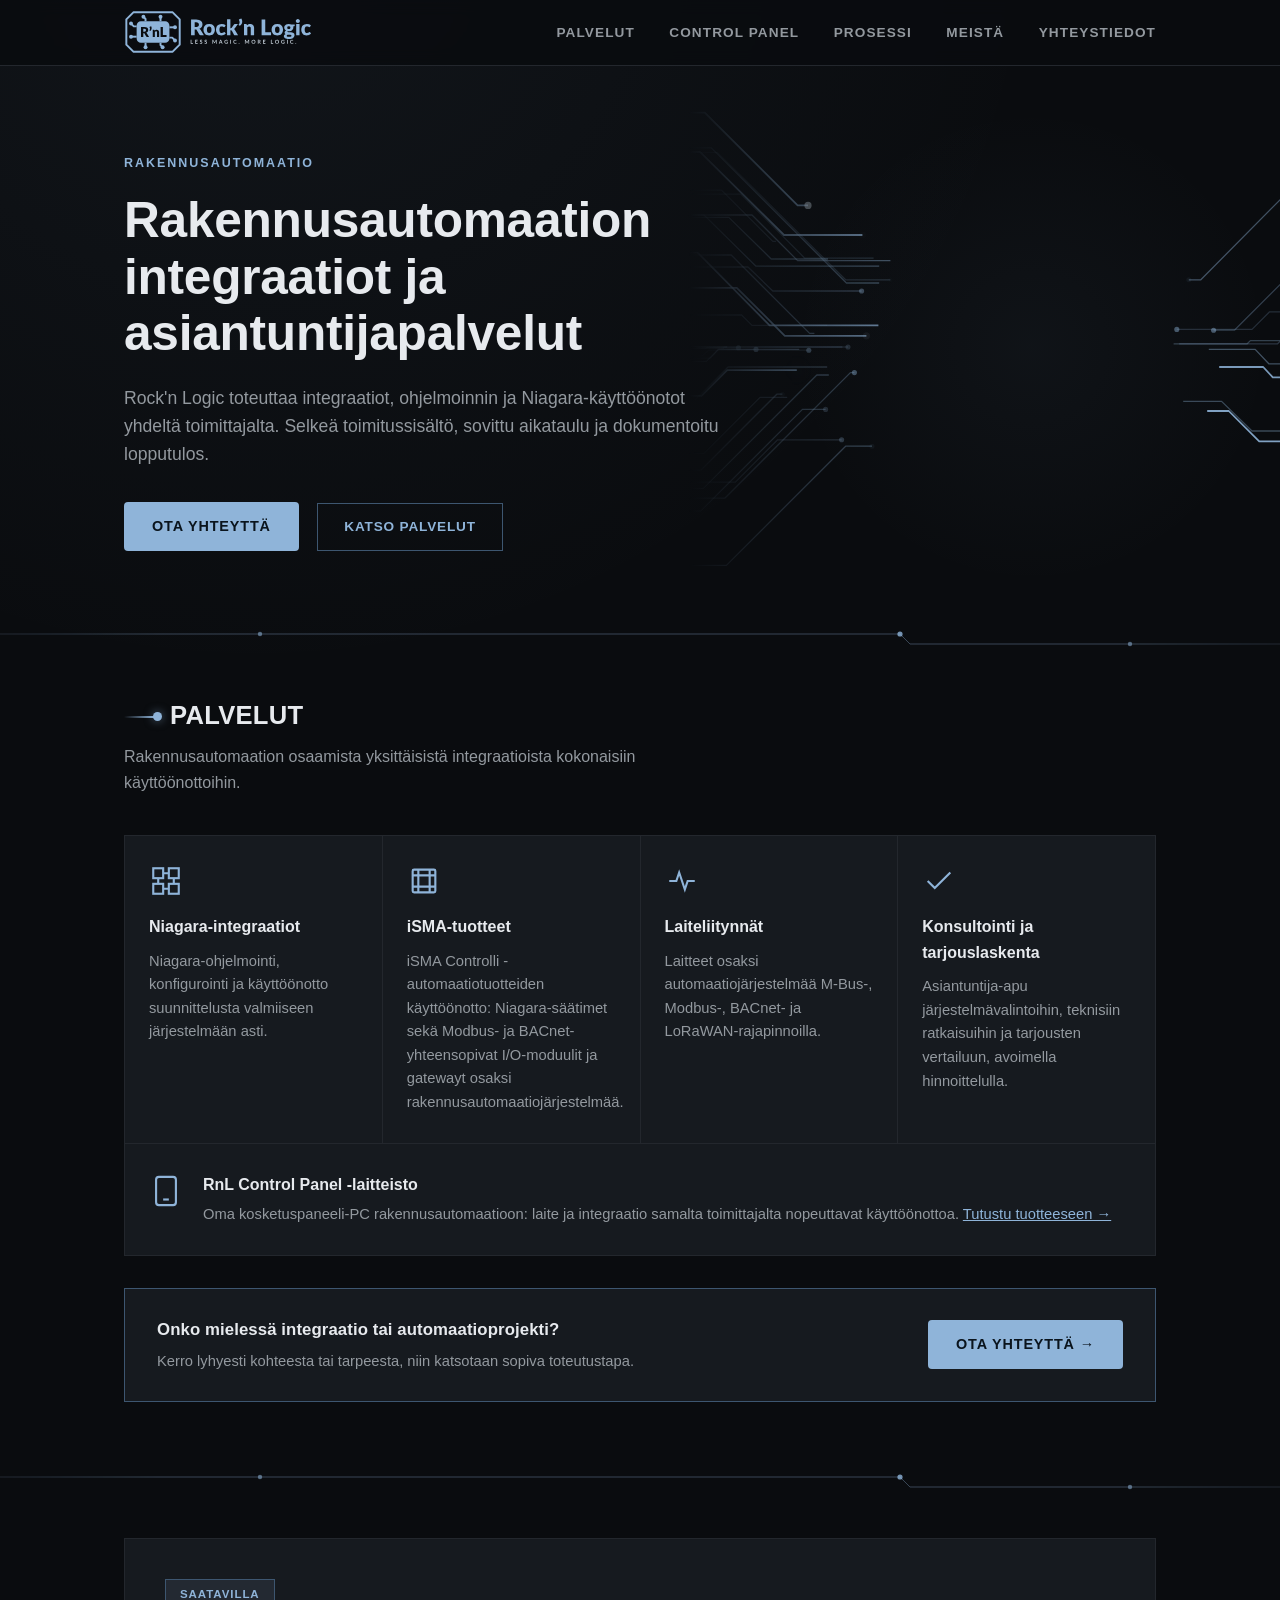
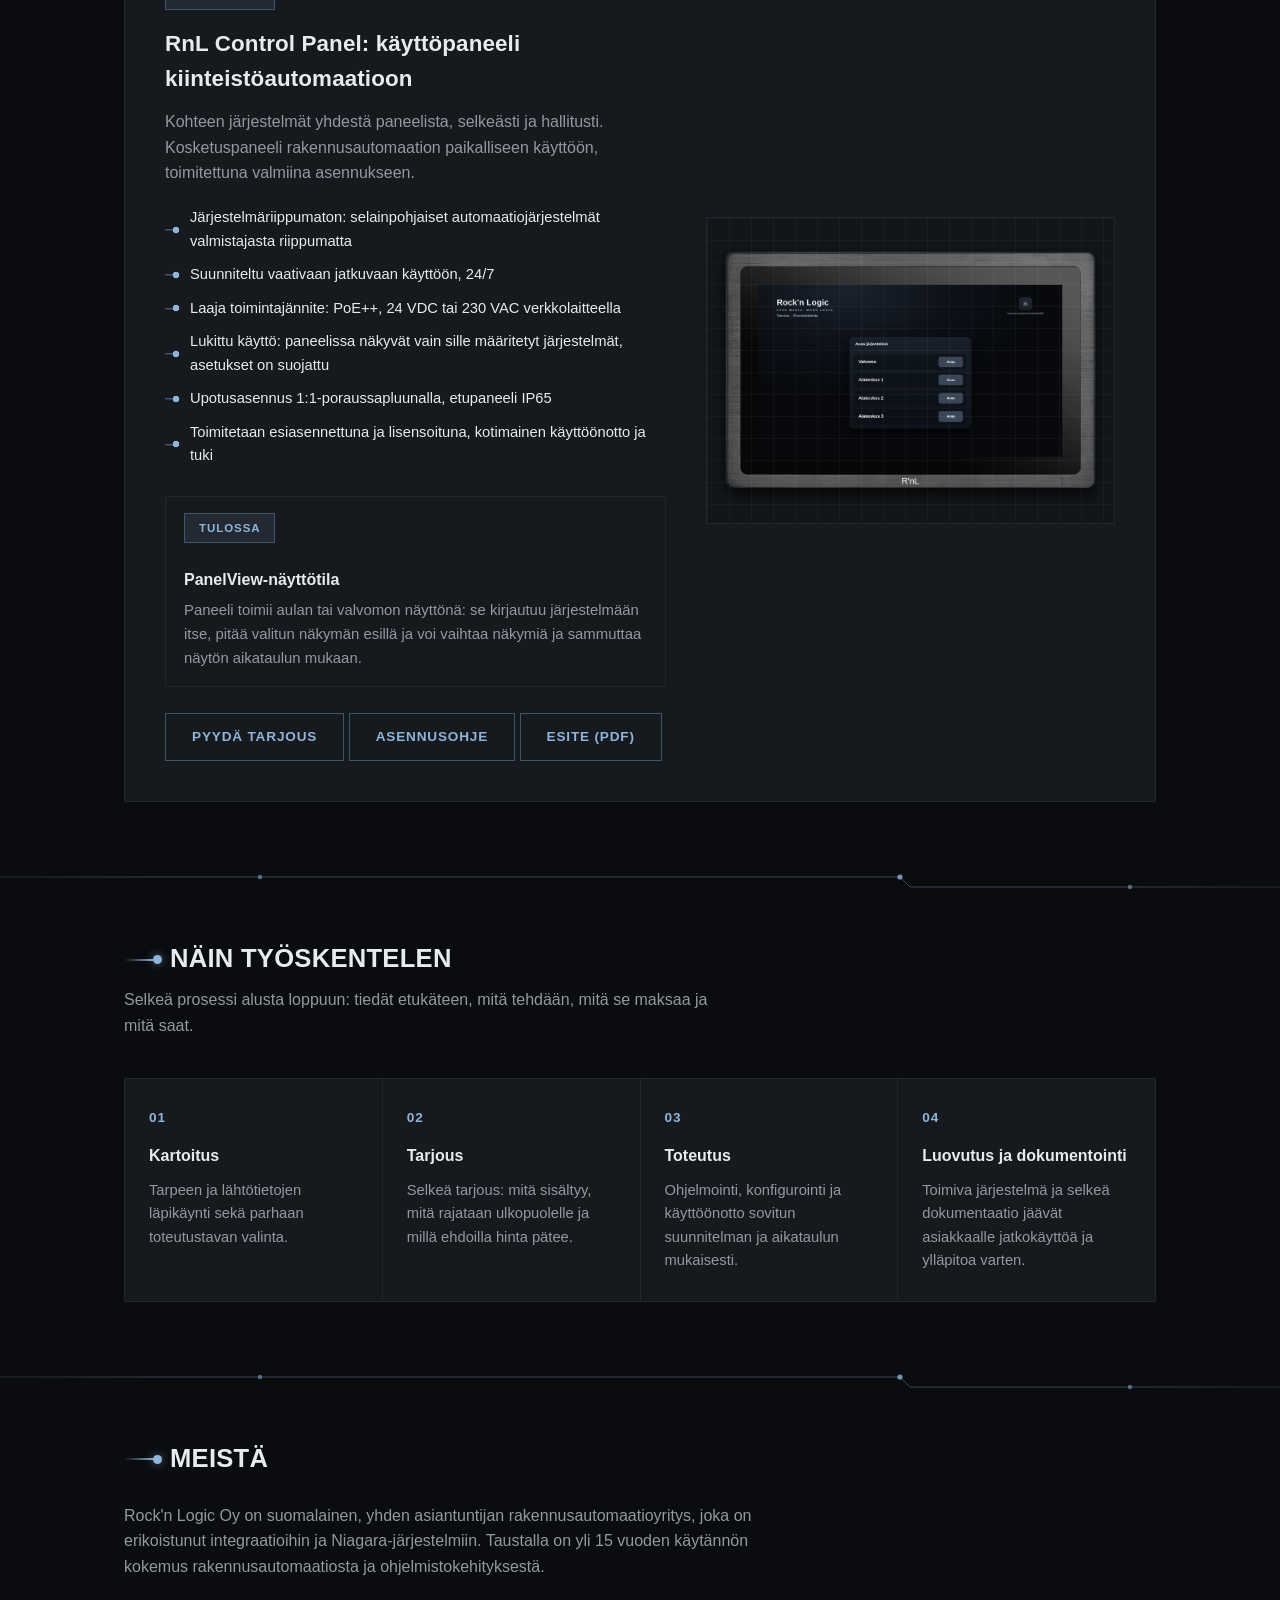
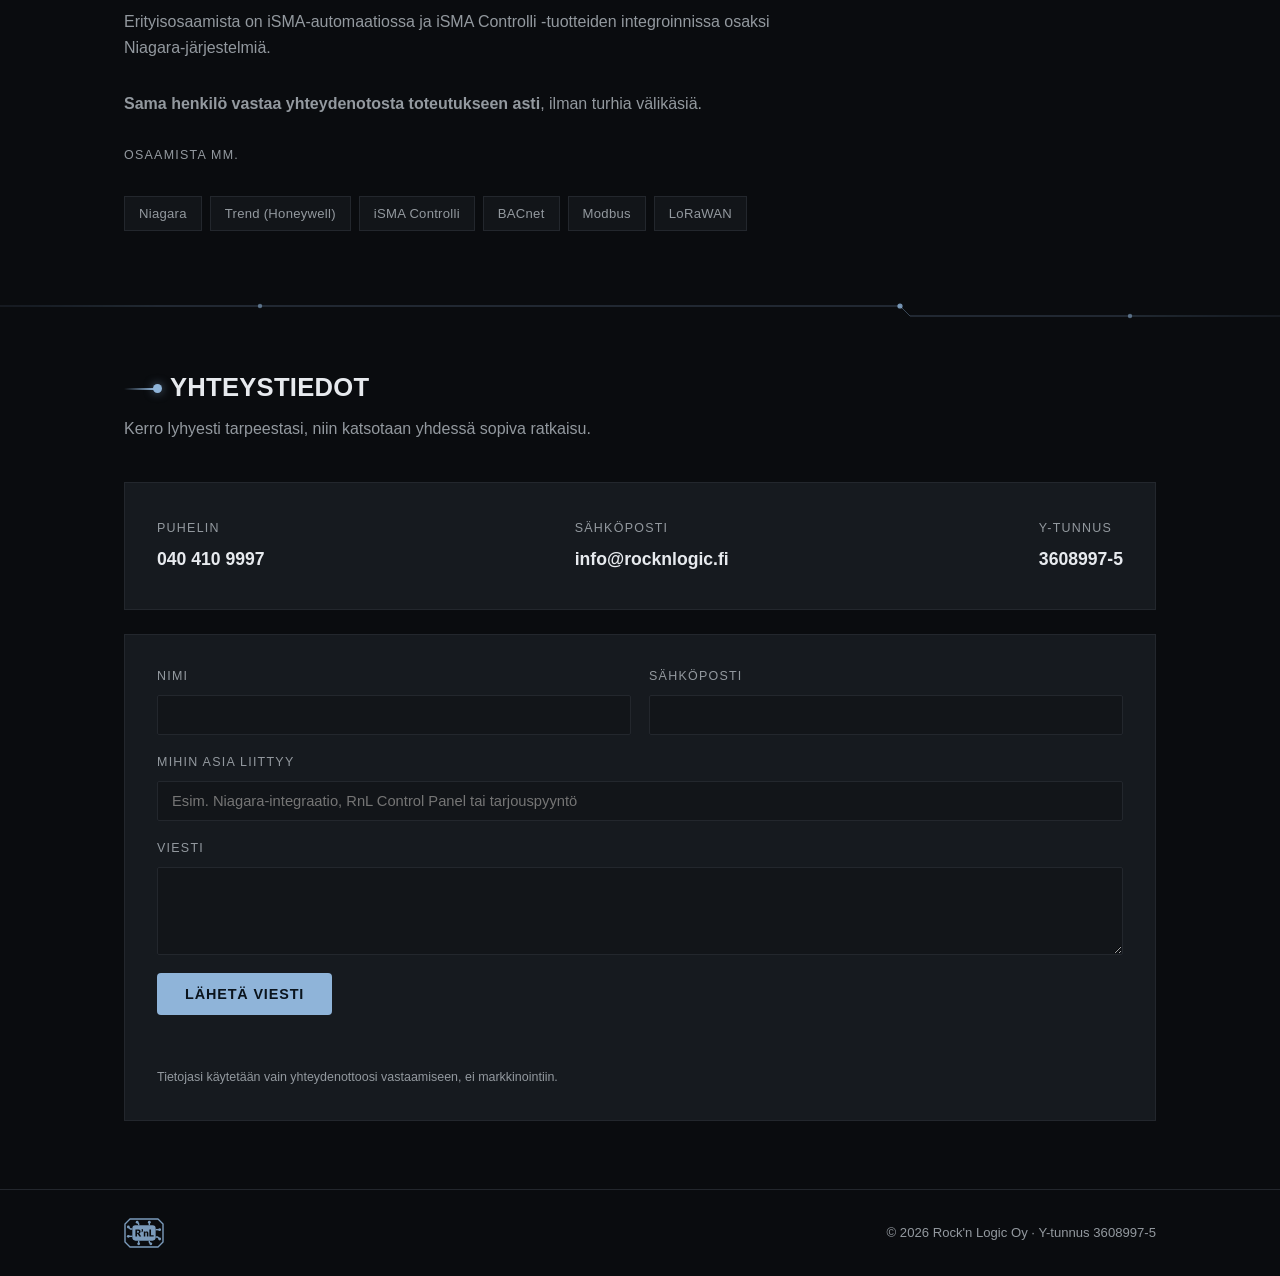
==== commit da7e7280: "Yläpalkkiin koko tunnus (merkki + Rock'n Logic + LESS MAGIC. MORE LOGIC.) vanhan kursiivisloganin ti" ====
--- a/index.html
+++ b/index.html
@@ -351,6 +351,11 @@
 
   /* Brändiuudistus 2026-11-15: R'nL-merkki ja johdinkuvio */
   .logo-merkki{height:42px;width:auto;display:block;}
+  .logo-tunnus{height:44px;width:auto;display:block;}
+  @media (max-width:640px){.logo-tunnus{height:36px;}
+    header .wrap{flex-wrap:wrap;row-gap:8px;}
+    header nav{width:100%;display:flex;flex-wrap:wrap;gap:4px 16px;}
+    header nav a{margin-left:0;}}
   .footer-merkki{height:30px;opacity:.85;}
   .hero-kuvio{position:absolute;inset:0;width:100%;height:100%;object-fit:cover;object-position:right center;
     pointer-events:none;z-index:0;}
@@ -413,8 +418,7 @@
 <header>
   <div class="wrap">
     <a class="logo" href="#">
-      <img class="logo-merkki" src="/rnl-merkki.svg" alt="R'nL" width="56" height="42">
-      <span class="tagline">Less magic.<br class="tagline-break"> More logic.</span>
+      <img class="logo-tunnus" src="/rnl-tunnus.svg" alt="Rock'n Logic. Less magic. More logic." width="190" height="44">
     </a>
     <nav aria-label="Päävalikko">
       <a href="#palvelut">Palvelut</a>
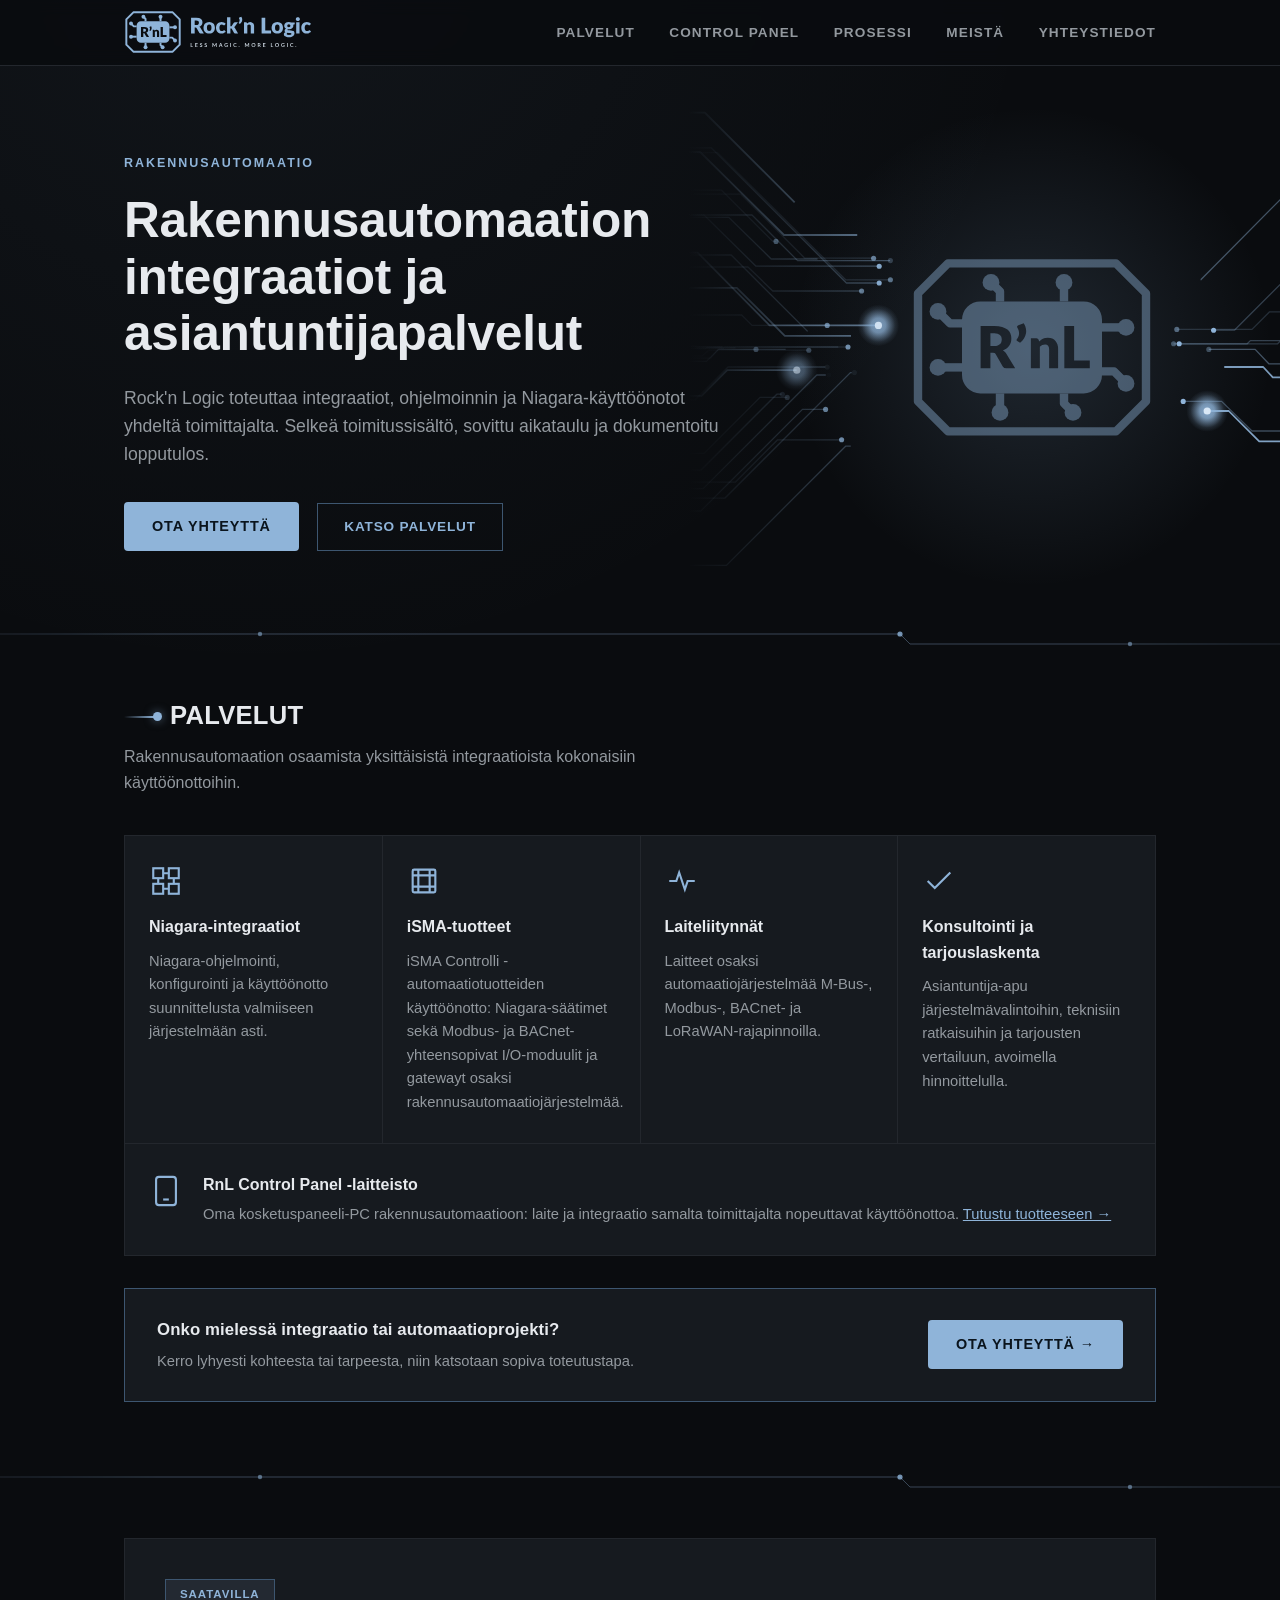
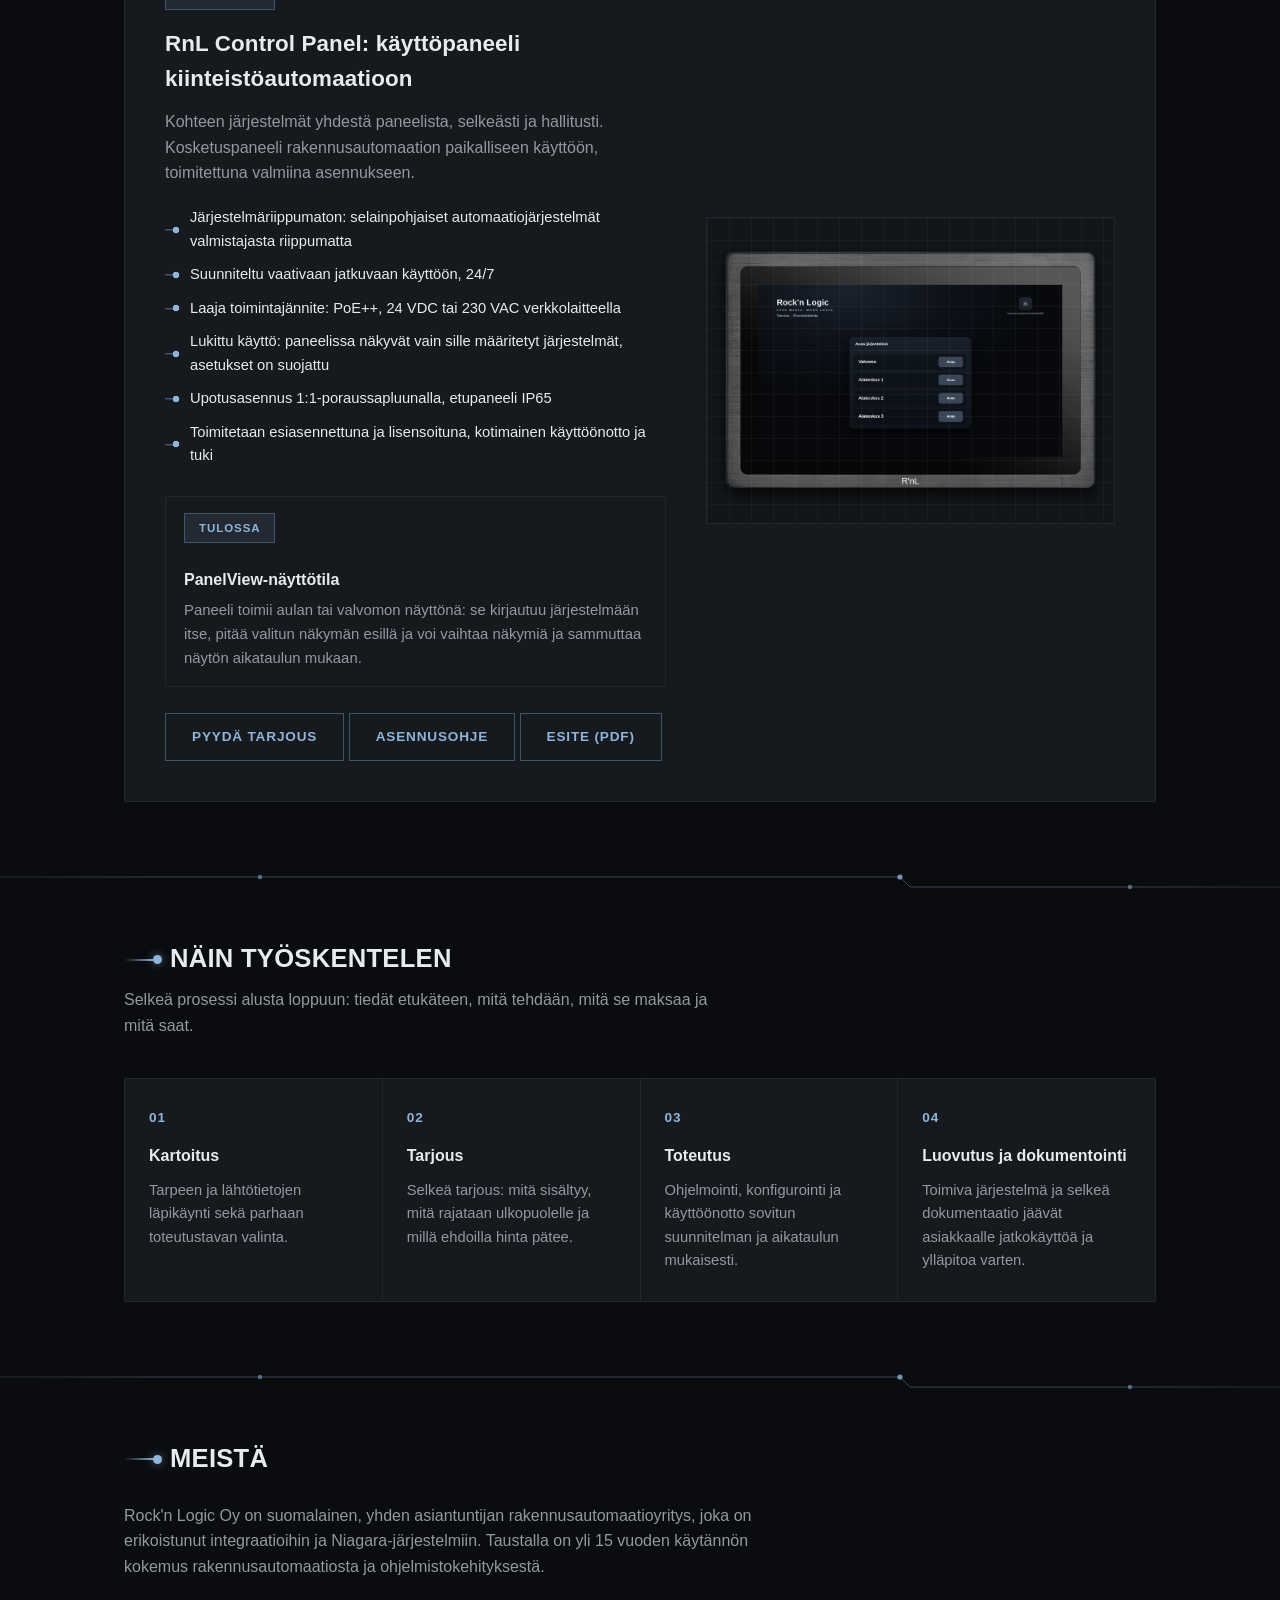
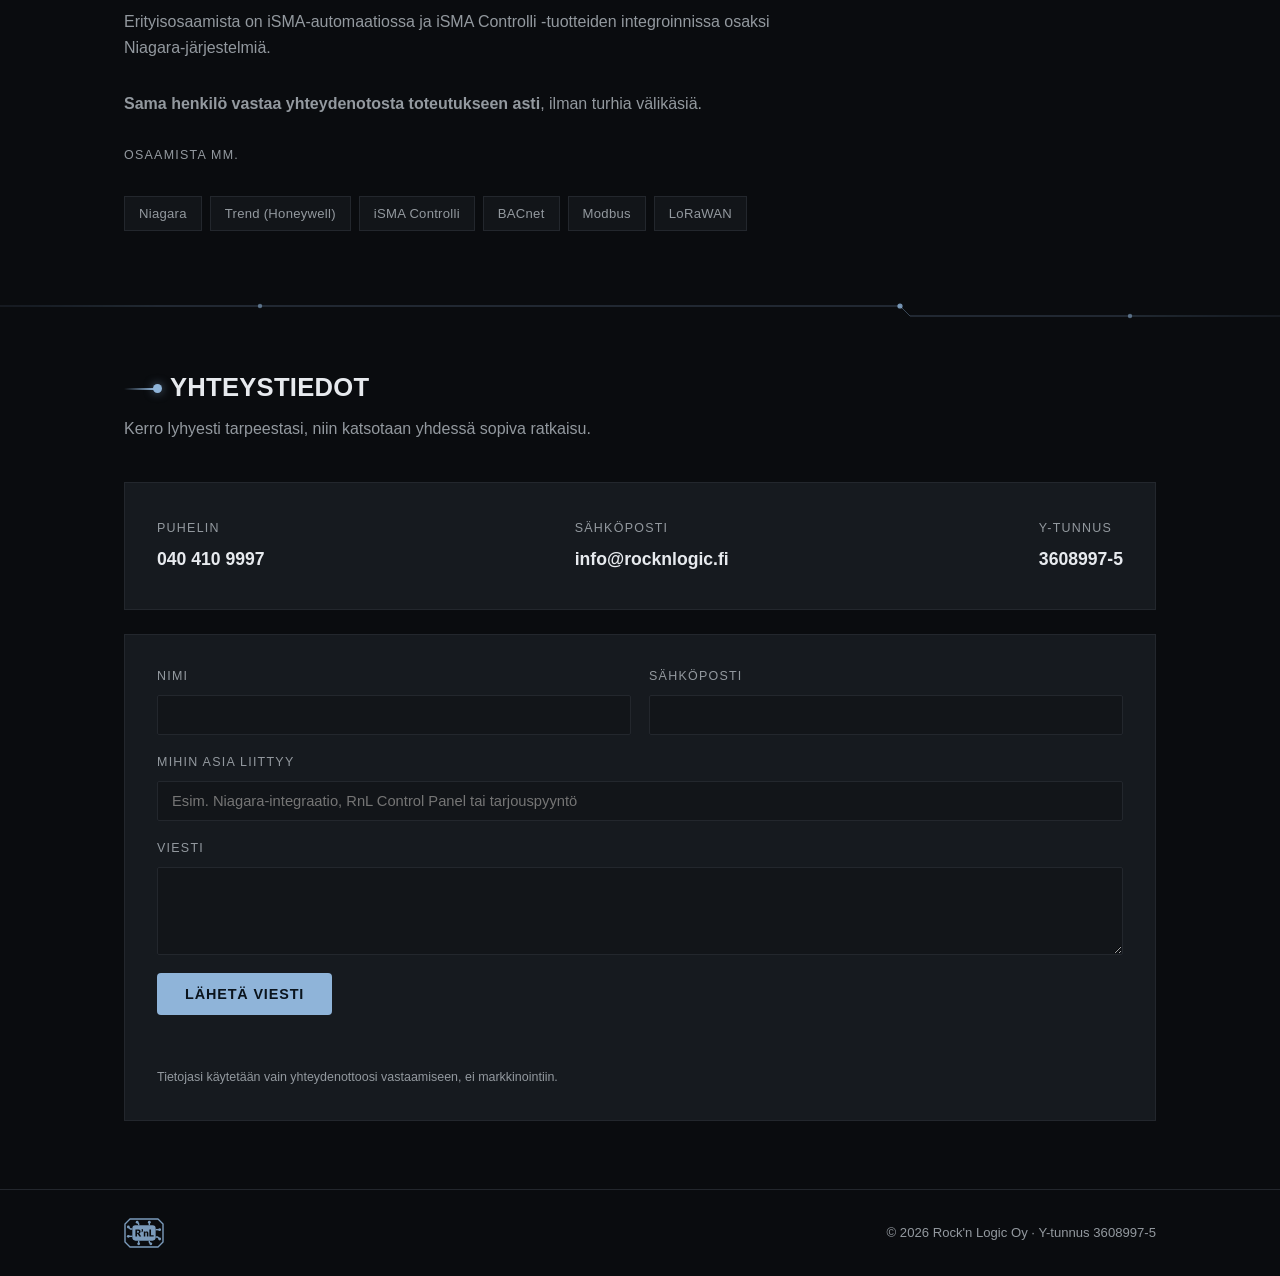
==== commit a4217078: "Heron animaatio sulavaksi: johtimet piirtyvät oman pituutensa mukaan, solmut syttyvät johtimen päähä" ====
--- a/index.html
+++ b/index.html
@@ -432,7 +432,7 @@
 
 <main id="main-content">
 <section class="hero">
-    <img class="hero-kuvio" src="/rnl-hero.svg" alt="" aria-hidden="true">
+    <img class="hero-kuvio" src="/rnl-hero.svg?v=2" alt="" aria-hidden="true">
   <div class="wrap">
     <div class="hero-content">
       <p class="eyebrow">Rakennusautomaatio</p>
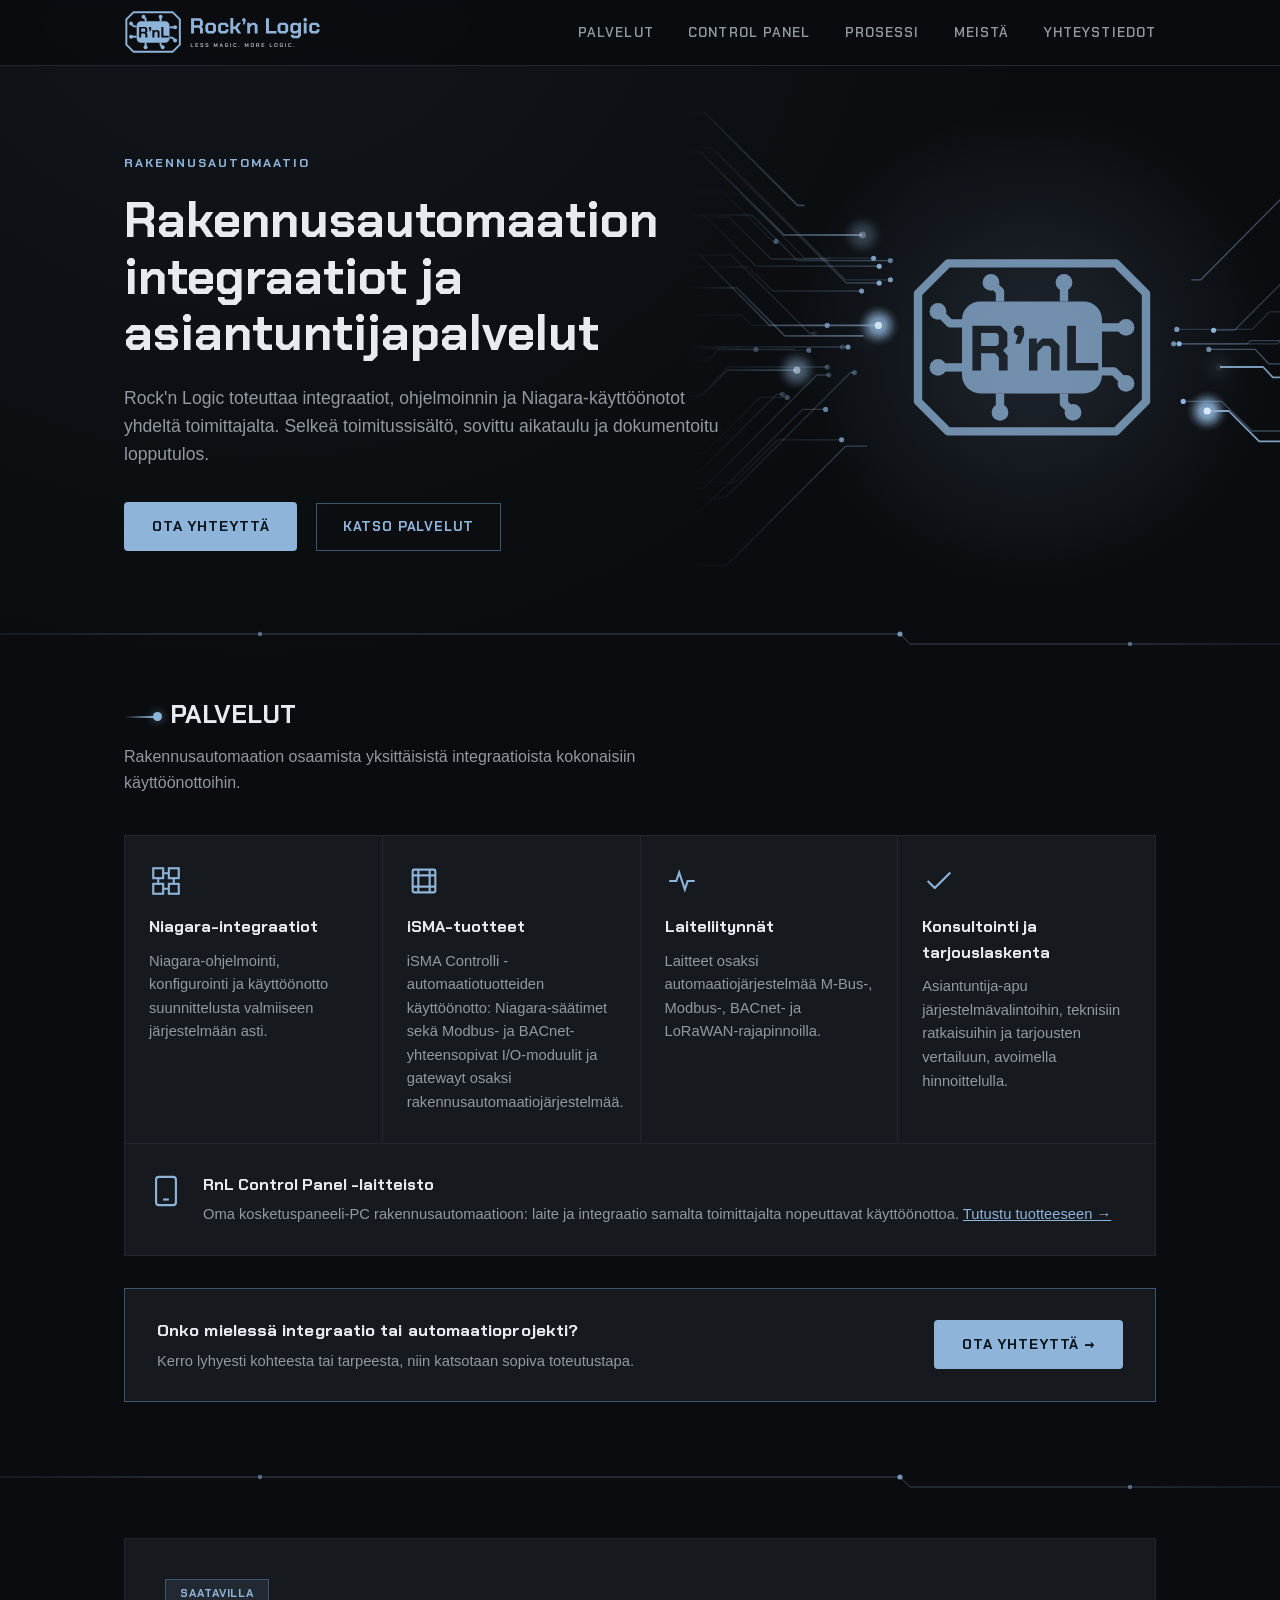
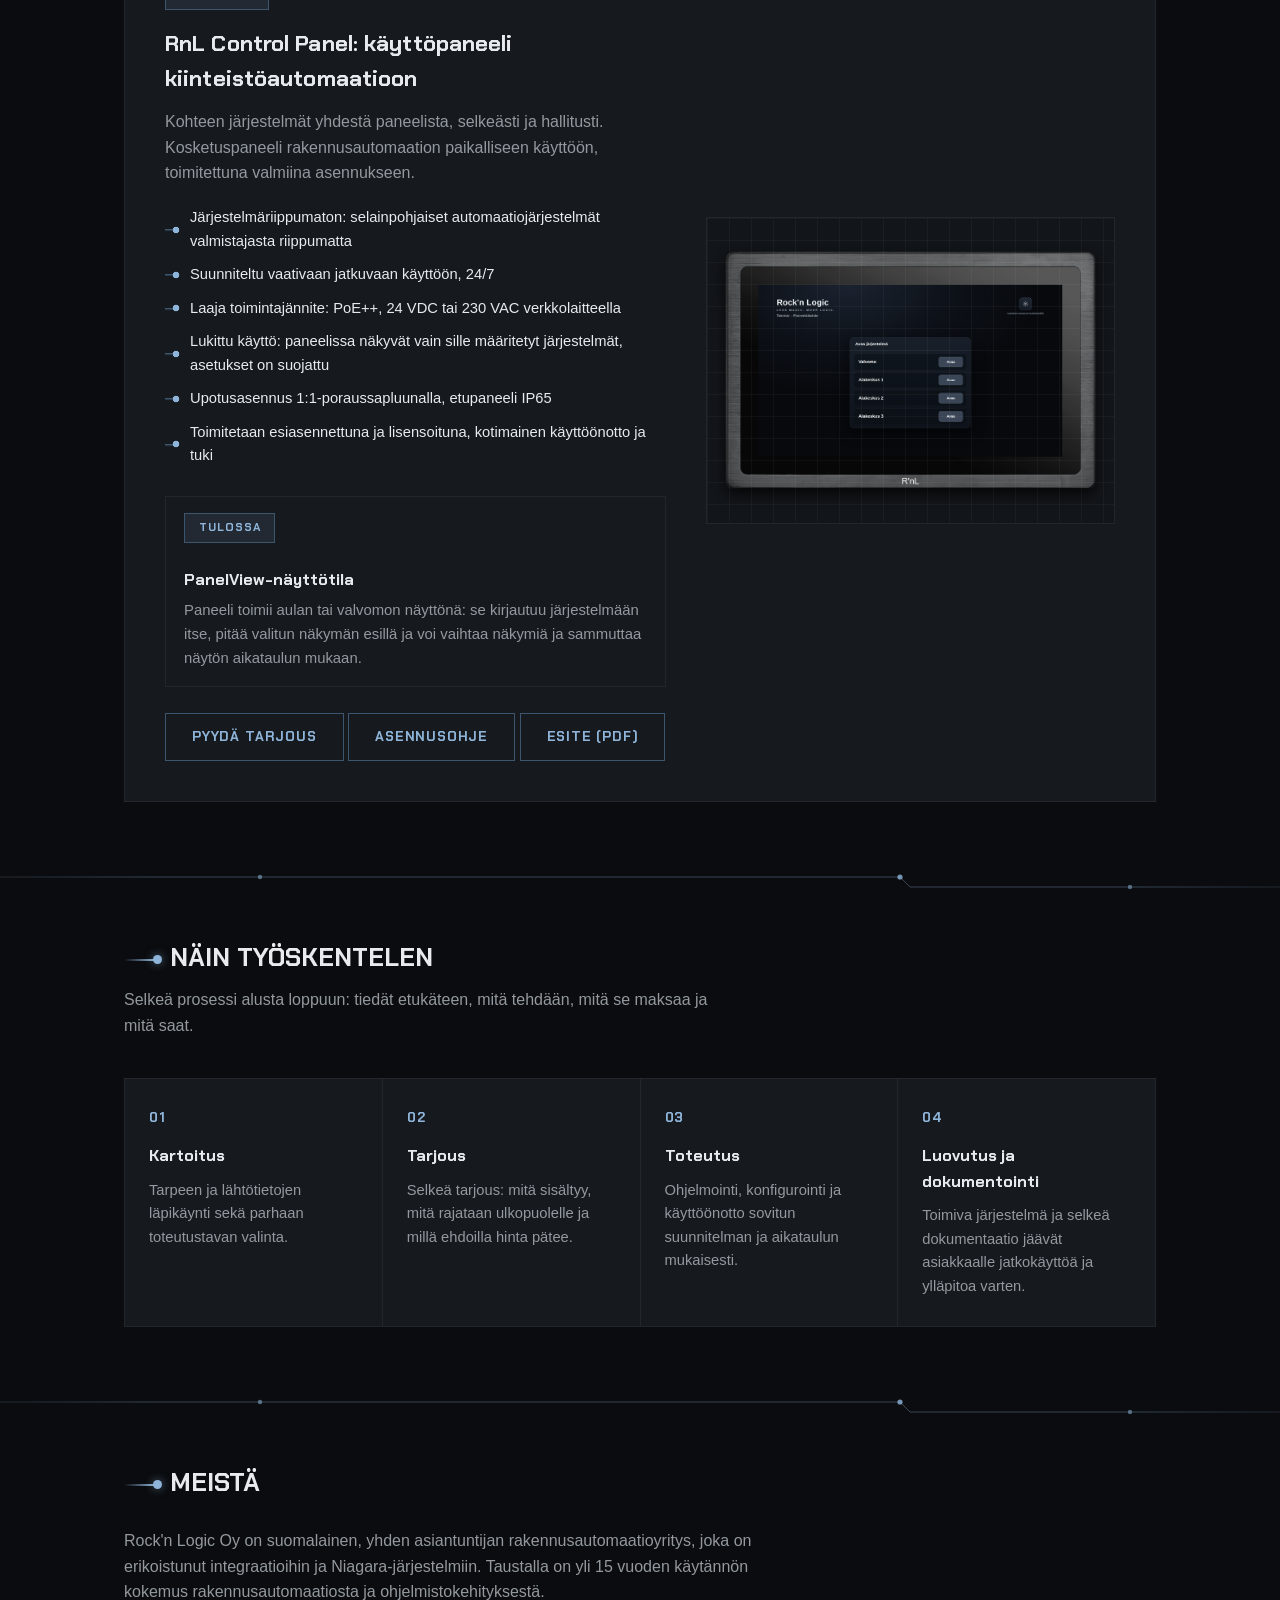
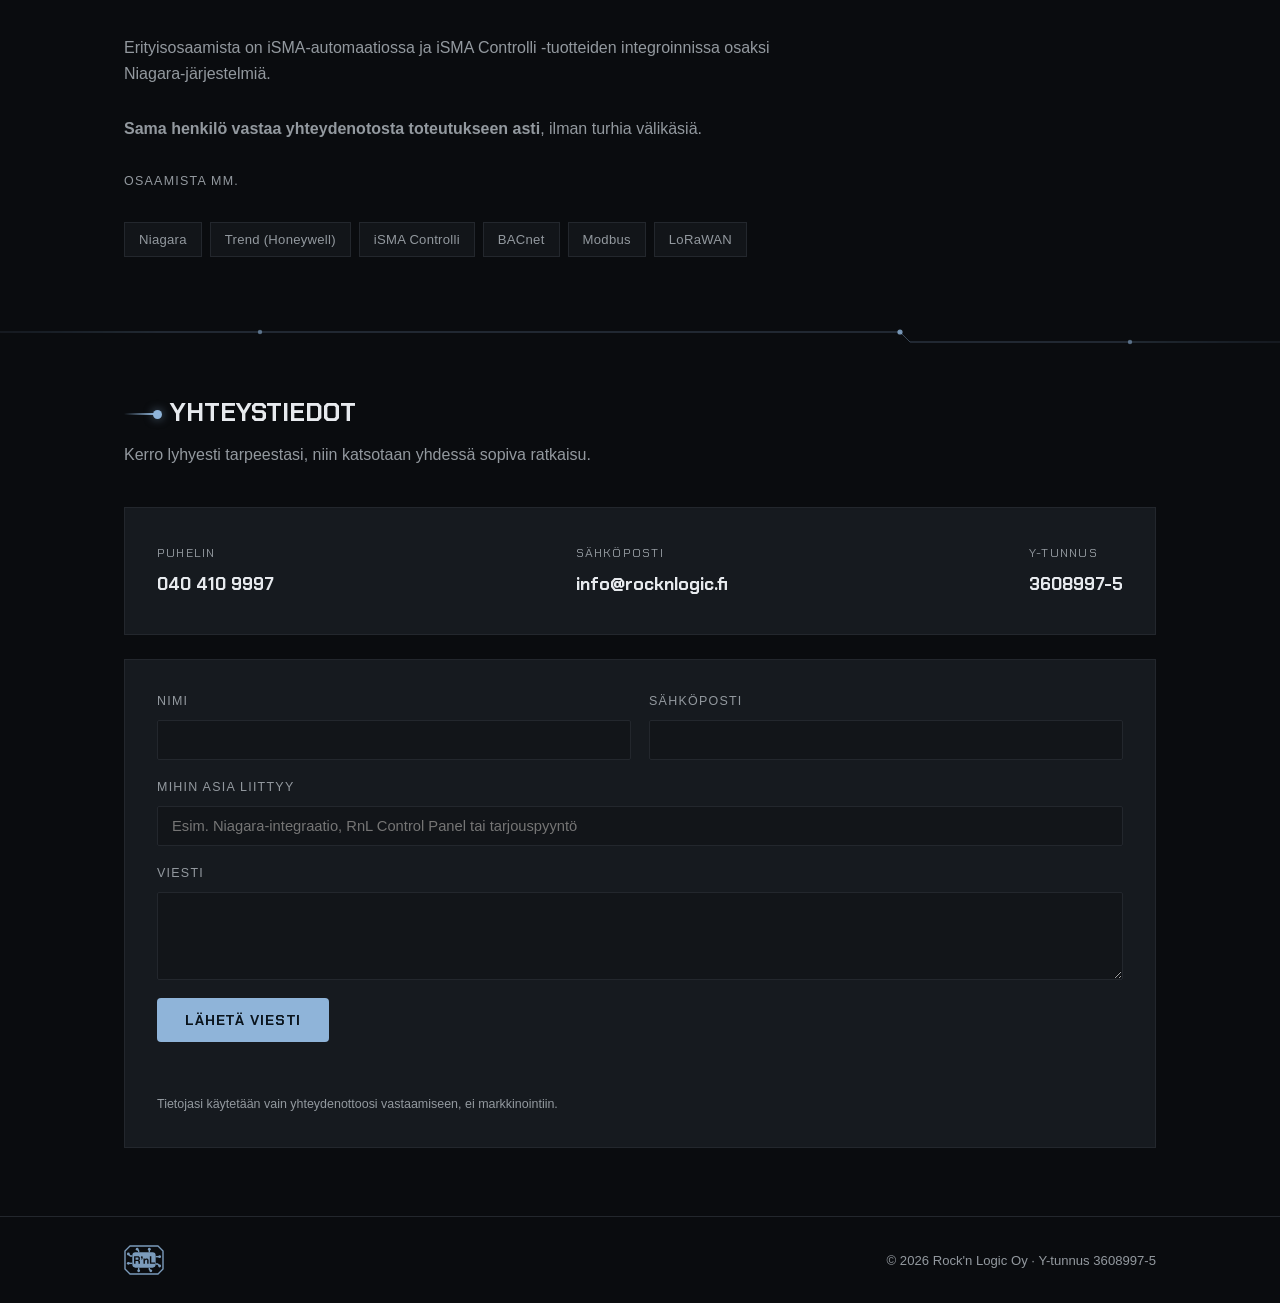
==== commit aa898e09: "Brändifontti Chakra Petch (otsikot, valikko, painikkeet), logo ja favicon uudella fontilla, esitteet" ====
--- a/index.html
+++ b/index.html
@@ -38,10 +38,10 @@
 }
 </script>
 
-<link rel="icon" href="/favicon.ico?v=2" sizes="any">
-<link rel="icon" type="image/svg+xml" href="/favicon.svg?v=2">
-<link rel="icon" type="image/png" sizes="48x48" href="/favicon-48.png?v=2">
-<link rel="apple-touch-icon" sizes="180x180" href="/apple-touch-icon.png?v=2">
+<link rel="icon" href="/favicon.ico?v=3" sizes="any">
+<link rel="icon" type="image/svg+xml" href="/favicon.svg?v=3">
+<link rel="icon" type="image/png" sizes="48x48" href="/favicon-48.png?v=3">
+<link rel="apple-touch-icon" sizes="180x180" href="/apple-touch-icon.png?v=3">
 <style>
   :root{
     --bg:#0a0c0f;
@@ -380,6 +380,14 @@
     background:radial-gradient(circle at 11px 50%,var(--accent) 0 3px,transparent 3.6px),
       linear-gradient(var(--accent-dim),var(--accent-dim)) left center/9px 1.5px no-repeat;}
   @media (prefers-reduced-motion:reduce){.card::before,.card::after{transition:none;}}
+
+  /* Brändifontti Chakra Petch (OFL, 2026-11-18): otsikot, valikko, painikkeet ja tunnisteet. Leipäteksti järjestelmäfontilla. */
+  @font-face{font-family:"Chakra Petch";src:url(/fontit/ChakraPetch-Regular.woff) format("woff");font-weight:400;font-display:swap;}
+  @font-face{font-family:"Chakra Petch";src:url(/fontit/ChakraPetch-SemiBold.woff) format("woff");font-weight:600;font-display:swap;}
+  @font-face{font-family:"Chakra Petch";src:url(/fontit/ChakraPetch-Bold.woff) format("woff");font-weight:700 900;font-display:swap;}
+  h1,h2,h3,.eyebrow,nav a,.btn,.btn-outline,.badge,.step-num,.contact-item .label,.contact-item .value,.crumbs,
+  .valinta strong,.nro{font-family:"Chakra Petch",-apple-system,BlinkMacSystemFont,"Segoe UI",Roboto,Arial,sans-serif;}
+  h1,h2{letter-spacing:0;}
 </style>
 <script defer src="https://cloud.umami.is/script.js" data-website-id="42bd64be-528b-48d9-8e58-5ce0d96f5cec"></script>
 <script>
@@ -432,7 +440,7 @@
 
 <main id="main-content">
 <section class="hero">
-    <img class="hero-kuvio" src="/rnl-hero.svg?v=2" alt="" aria-hidden="true">
+    <img class="hero-kuvio" src="/rnl-hero.svg?v=3" alt="" aria-hidden="true">
   <div class="wrap">
     <div class="hero-content">
       <p class="eyebrow">Rakennusautomaatio</p>
